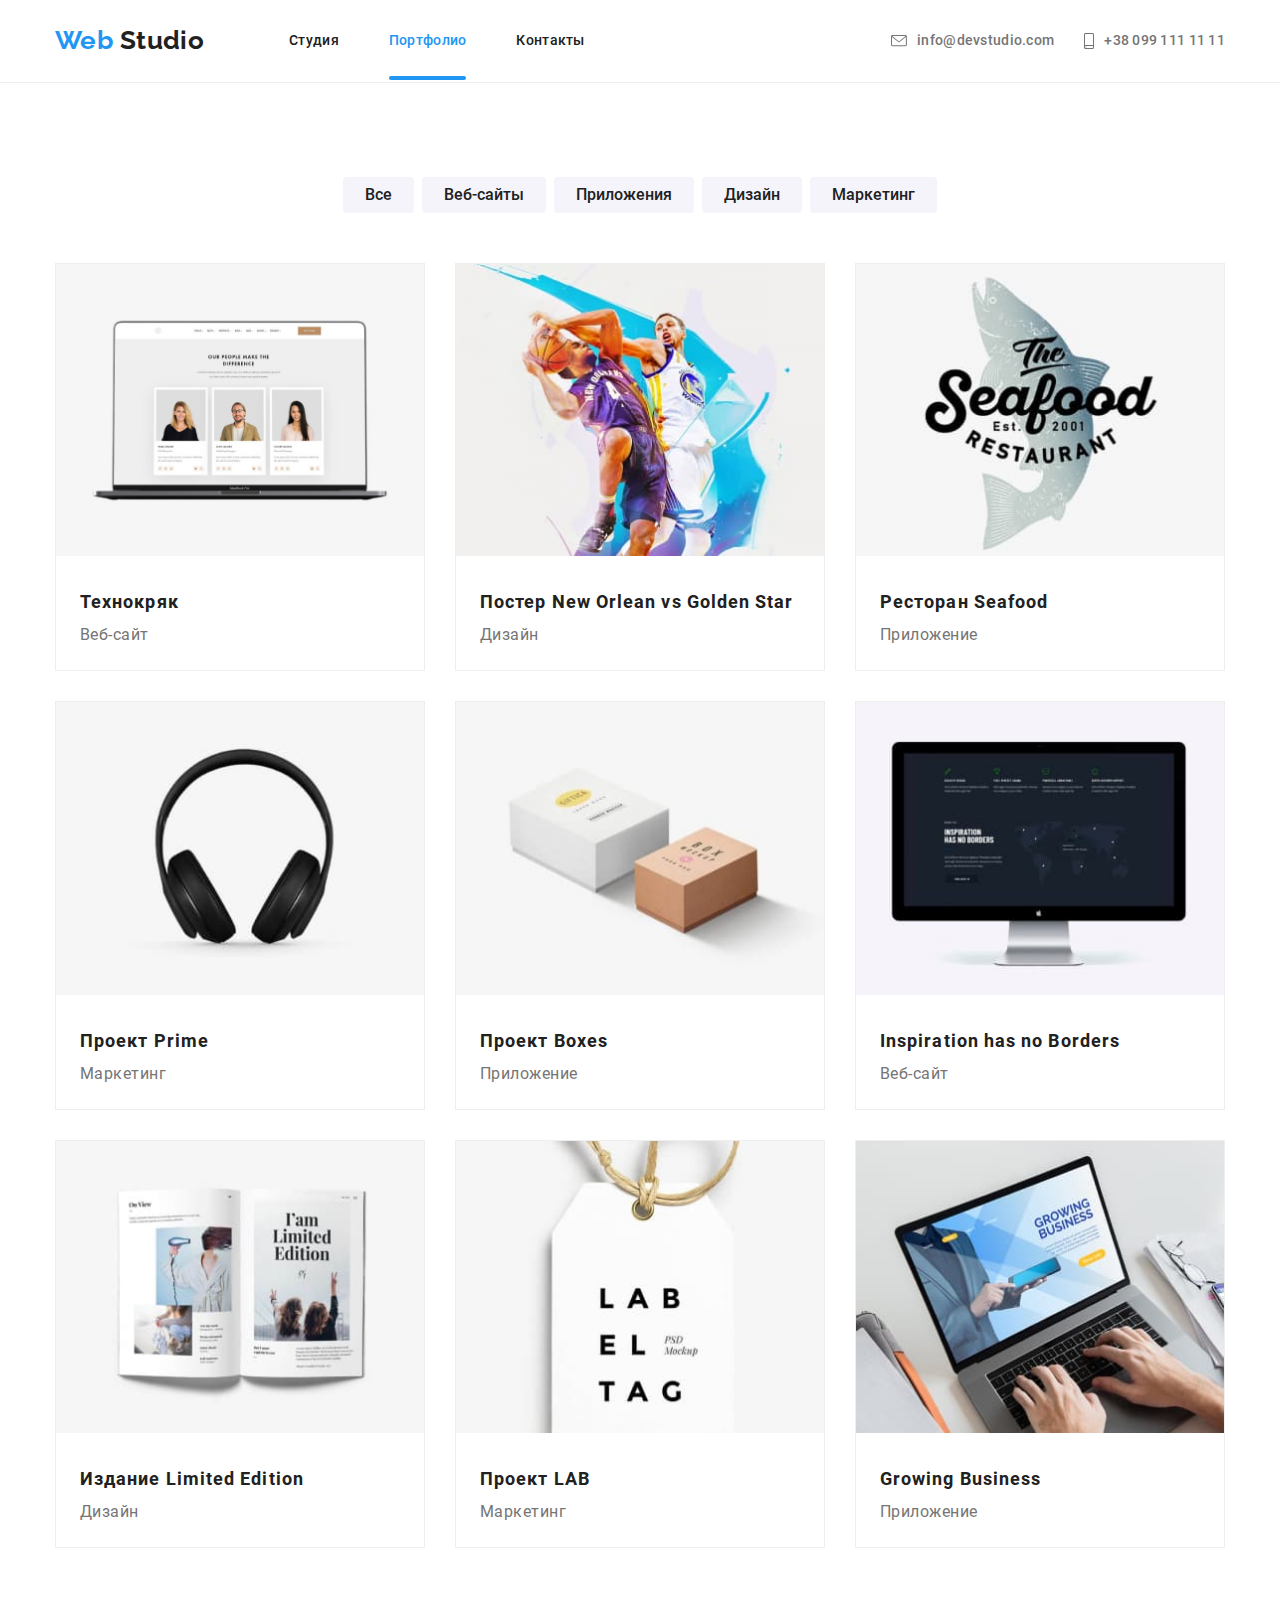
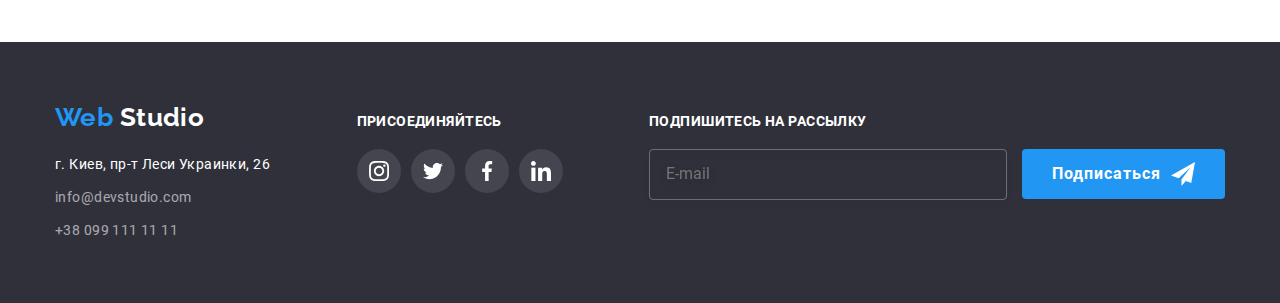
==== portfolio.html @ 06304d9e "Скопировал ДЗ№7" ====
<!DOCTYPE html>
<html lang="ru">
	<head>
		<meta charset="UTF-8" />
		<meta name="viewport" content="width=device-width, initial-scale=1.0" />
		<title>WebStudio</title>
		<link rel="stylesheet" href="./css/portfolio.min.css" />
	</head>
	<body>
		<!--Шапка сайта-->
		<header class="page-header">
			<div class="container flexbox">
				<nav class="navigation">
					<div class="logo">
						<a href="./index.html">
							<span class="first-word">Web</span>
							Studio
						</a>
					</div>

					<ul class="list menu-list">
						<li class="menu-item">
							<a href="./index.html" class="menu-link">Студия</a>
						</li>
						<li class="menu-item">
							<a href="./portfolio.html" class="menu-link current">Портфолио</a>
						</li>
						<li class="menu-item">
							<a href="#" class="menu-link">Контакты</a>
						</li>
					</ul>
				</nav>
				<div class="contacts-header">
					<a href="mailto:info@devstudio.com" class="contacts-mail">
						<svg class="icon-mail" width="16" height="12">
							<use href="./images/icons/sprite.svg#envelope"></use>
						</svg>
						<span class="mailtext">info@devstudio.com</span>
					</a>

					<a href="tel:+380991111111" class="contacts-tel">
						<svg class="icon-tel" width="10" height="16">
							<use href="./images/icons/sprite.svg#smartphone"></use>
						</svg>
						<span class="teltext">+38 099 111 11 11</span>
					</a>
				</div>
			</div>
		</header>
		<!--Основная страница сайта-->
		<main>
			<section class="section">
				<div class="container">
					<h1 class="visually-hidden">Портфолио</h1>
					<!--навигация по типам работ -->
					<ul class="filter-list">
						<li class="item"><button class="filter-btn">Все</button></li>
						<li class="item"><button class="filter-btn">Веб-сайты</button></li>
						<li class="item"><button class="filter-btn">Приложения</button></li>
						<li class="item"><button class="filter-btn">Дизайн</button></li>
						<li class="item"><button class="filter-btn">Маркетинг</button></li>
					</ul>
				</div>

				<!-- Список работ -->

				<div class="container">
					<ul class="list portfolio-list">
						<li class="item">
							<a href="#" class="portfolio-item">
								<div class="product-overlay">
									<img src="./images/portfolio/img1.jpg" width="370" height="294" alt="" />
									<p class="product-text">
										Технокряк это современная площадка распространения коронавируса. Компании используют эту платформу
										для цифрового шпионажа и атак на защищённые сервера конкурентов.
									</p>
								</div>
								<div class="description">
									<h2 class="portfolio-tittle">Технокряк</h2>
									<p class="portfolio-text">Веб-сайт</p>
								</div>
							</a>
						</li>
						<li class="item">
							<a href="#" class="portfolio-item">
								<div class="product-overlay">
									<img src="./images/portfolio/img2.jpg" width="370" height="294" alt="" />

									<p class="product-text">Lorem ipsum, dolor sit amet consectetur adipisicing elit. Minus, numquam?</p>
								</div>
								<div class="description">
									<h2 class="portfolio-tittle">Постер New Orlean vs Golden Star</h2>
									<p class="portfolio-text">Дизайн</p>
								</div>
							</a>
						</li>
						<li class="item">
							<a href="#" class="portfolio-item">
								<div class="product-overlay">
									<img src="./images/portfolio/img3.jpg" width="370" height="294" alt="" />
									<p class="product-text">Lorem ipsum dolor sit amet consectetur adipisicing elit. Cumque, iusto?</p>
								</div>
								<div class="description">
									<h2 class="portfolio-tittle">Ресторан Seafood</h2>
									<p class="portfolio-text">Приложение</p>
								</div>
							</a>
						</li>
						<li class="item">
							<a href="#" class="portfolio-item">
								<div class="product-overlay">
									<img src="./images/portfolio/img4.jpg" width="370" height="294" alt="" />
									<p class="product-text">Lorem ipsum dolor sit amet consectetur adipisicing elit. Quos, laudantium!</p>
								</div>
								<div class="description">
									<h2 class="portfolio-tittle">Проект Prime</h2>
									<p class="portfolio-text">Маркетинг</p>
								</div>
							</a>
						</li>
						<li class="item">
							<a href="#" class="portfolio-item">
								<div class="product-overlay">
									<img src="./images/portfolio/img5.jpg" width="370" height="294" alt="" />
									<p class="product-text">Lorem ipsum dolor sit amet consectetur, adipisicing elit. Amet, explicabo!</p>
								</div>
								<div class="description">
									<h2 class="portfolio-tittle">Проект Boxes</h2>
									<p class="portfolio-text">Приложение</p>
								</div>
							</a>
						</li>
						<li class="item">
							<a href="#" class="portfolio-item">
								<div class="product-overlay">
									<img src="./images/portfolio/img6.jpg" width="370" height="294" alt="" />
									<p class="product-text">Lorem ipsum, dolor sit amet consectetur adipisicing elit. At, ipsa.</p>
								</div>
								<div class="description">
									<h2 class="portfolio-tittle">Inspiration has no Borders</h2>
									<p class="portfolio-text">Веб-сайт</p>
								</div>
							</a>
						</li>
						<li class="item">
							<a href="#" class="portfolio-item">
								<div class="product-overlay">
									<img src="./images/portfolio/img7.jpg" width="370" height="294" alt="" />
									<p class="product-text">
										Lorem ipsum dolor sit amet consectetur, adipisicing elit. Consequatur, assumenda.
									</p>
								</div>
								<div class="description">
									<h2 class="portfolio-tittle">Издание Limited Edition</h2>
									<p class="portfolio-text">Дизайн</p>
								</div>
							</a>
						</li>
						<li class="item">
							<a href="#" class="portfolio-item">
								<div class="product-overlay">
									<img src="./images/portfolio/img8.jpg" width="370" height="294" alt="" />
									<p class="product-text">Lorem ipsum dolor sit amet consectetur adipisicing elit. Cum, quisquam.</p>
								</div>
								<div class="description">
									<h2 class="portfolio-tittle">Проект LAB</h2>
									<p class="portfolio-text">Маркетинг</p>
								</div>
							</a>
						</li>
						<li class="item">
							<a href="#" class="portfolio-item">
								<div class="product-overlay">
									<img src="./images/portfolio/img9.jpg" width="370" height="294" alt="" />
									<p class="product-text">
										Lorem ipsum dolor sit amet consectetur, adipisicing elit. Delectus, dolorum.
									</p>
								</div>
								<div class="description">
									<h2 class="portfolio-tittle">Growing Business</h2>
									<p class="portfolio-text">Приложение</p>
								</div>
							</a>
						</li>
					</ul>
				</div>
			</section>
		</main>
		<!--Подвал сайта-->
		<footer class="footer">
			<div class="container footer-flex">
				<div class="logo-address">
					<div class="logo-footer logo">
						<a href="./index.html">
							<span class="first-word">Web</span>
							Studio
						</a>
					</div>
					<address class="address">
						<p class="address-main">г. Киев, пр-т Леси Украинки, 26</p>
						<div class="footer-contacts">
							<a href="mailto:info@devstudio.com" class="footer-mail">info@devstudio.com</a>
							<a href="tel:+380991111111" class="footer-tel">+38 099 111 11 11</a>
						</div>
					</address>
				</div>

				<div>
					<p class="footer-text">присоединяйтесь</p>
					<ul class="social-footer">
						<li class="social-link-item-footer">
							<a
								href="https://www.instagram.com/"
								class="social-link-footer"
								target="_blank"
								rel="noopener noreferrer"
								aria-label="ссылка Инстаграм"
							>
								<svg class="social-item-footer" width="20" height="20">
									<use href="./images/icons/sprite.svg#instagram"></use>
								</svg>
							</a>
						</li>
						<li class="social-link-item-footer">
							<a
								href="https://twitter.com/"
								class="social-link-footer"
								target="_blank"
								rel="noopener noreferrer"
								aria-label="ссылка Твиттер"
							>
								<svg class="social-item-footer" width="20" height="20">
									<use href="./images/icons/sprite.svg#twitter"></use>
								</svg>
							</a>
						</li>
						<li class="social-link-item-footer">
							<a
								href="https://facebook.com/"
								class="social-link-footer"
								target="_blank"
								rel="noopener noreferrer"
								aria-label="ссылка Фейсбук"
							>
								<svg class="social-item-footer" width="20" height="20">
									<use href="./images/icons/sprite.svg#facebook"></use>
								</svg>
							</a>
						</li>
						<li class="social-link-item-footer">
							<a
								href="https://www.linkedin.com/"
								class="social-link-footer"
								target="_blank"
								rel="noopener noreferrer"
								aria-label="ссылка Линкедин"
							>
								<svg class="social-item-footer" width="20" height="20">
									<use href="./images/icons/sprite.svg#linkedin"></use>
								</svg>
							</a>
						</li>
					</ul>
				</div>
				<div class="subscribe">
					<form class="footer-form">
						<div class="form-field">
							<div class="footer-form-input">
								<label for="mail">Подпишитесь на рассылку</label>
								<input type="email" name="subscribe-mail" id="mail" placeholder="E-mail" />

								<button type="submit" class="footer-btn">
									Подписаться
									<svg class="footer-btn-icon" width="24" height="24">
										<use href="./images/icons/sprite.svg#icon-send"></use>
									</svg>
								</button>
							</div>
						</div>
					</form>
				</div>
			</div>
		</footer>
	</body>
</html>
---- css/portfolio.min.css ----
@font-face{font-family:"Raleway";font-style:normal;font-weight:700;src:local(""),url("../fonts/raleway-v17-latin_cyrillic-700.woff2") format("woff2"),url("../fonts/raleway-v17-latin_cyrillic-700.woff") format("woff")}@font-face{font-family:"Roboto";font-style:normal;font-weight:400;src:local("Roboto"),local("Roboto-Regular"),url("../fonts/roboto-v20-latin_cyrillic-regular.woff2") format("woff2"),url("../fonts/roboto-v20-latin_cyrillic-regular.woff") format("woff")}@font-face{font-family:"Roboto";font-style:normal;font-weight:500;src:local("Roboto Medium"),local("Roboto-Medium"),url("../fonts/roboto-v20-latin_cyrillic-500.woff2") format("woff2"),url("../fonts/roboto-v20-latin_cyrillic-500.woff") format("woff")}@font-face{font-family:"Roboto";font-style:normal;font-weight:700;src:local("Roboto Bold"),local("Roboto-Bold"),url("../fonts/roboto-v20-latin_cyrillic-700.woff2") format("woff2"),url("../fonts/roboto-v20-latin_cyrillic-700.woff") format("woff")}@font-face{font-family:"Roboto";font-style:normal;font-weight:900;src:local("Roboto Black"),local("Roboto-Black"),url("../fonts/roboto-v20-latin_cyrillic-900.woff2") format("woff2"),url("../fonts/roboto-v20-latin_cyrillic-900.woff") format("woff")}/*! modern-normalize v1.0.0 | MIT License | https://github.com/sindresorhus/modern-normalize */*,*::before,*::after{-webkit-box-sizing:border-box;box-sizing:border-box}:root{-moz-tab-size:4;-o-tab-size:4;tab-size:4}html{line-height:1.15;-webkit-text-size-adjust:100%}body{margin:0}body{font-family:system-ui,-apple-system,"Segoe UI",Roboto,Helvetica,Arial,sans-serif,"Apple Color Emoji","Segoe UI Emoji"}hr{height:0;color:inherit}abbr[title]{-webkit-text-decoration:underline dotted;text-decoration:underline dotted}b,strong{font-weight:bolder}code,kbd,samp,pre{font-family:ui-monospace, SFMono-Regular, Consolas, "Liberation Mono", Menlo, monospace;font-size:1em}small{font-size:80%}sub,sup{font-size:75%;line-height:0;position:relative;vertical-align:baseline}sub{bottom:-0.25em}sup{top:-0.5em}table{text-indent:0;border-color:inherit}button,input,optgroup,select,textarea{font-family:inherit;font-size:100%;line-height:1.15;margin:0}button,select{text-transform:none}button,[type="button"],[type="reset"],[type="submit"]{-webkit-appearance:button}::-moz-focus-inner{border-style:none;padding:0}:-moz-focusring{outline:1px dotted ButtonText}:-moz-ui-invalid{box-shadow:none}legend{padding:0}progress{vertical-align:baseline}::-webkit-inner-spin-button,::-webkit-outer-spin-button{height:auto}[type="search"]{-webkit-appearance:textfield;outline-offset:-2px}::-webkit-search-decoration{-webkit-appearance:none}::-webkit-file-upload-button{-webkit-appearance:button;font:inherit}summary{display:list-item}body{font-family:"Roboto", sans-serif;font-weight:400px;font-size:14px;line-height:1.714;letter-spacing:0.03em;color:#212121;background-color:#fff}.visually-hidden{position:absolute !important;clip:rect(1px 1px 1px 1px);clip:rect(1px, 1px, 1px, 1px);padding:0 !important;border:0 !important;height:1px !important;width:1px !important;overflow:hidden}img{display:block;max-width:100%;height:auto}div>img{display:inline-block}.list{list-style:none;padding:0;margin:0}.container{width:1200px;padding-right:15px;padding-left:15px;margin-right:auto;margin-left:auto}.main-tittle{margin:0 0 50px;color:#212121;font-weight:700;font-size:36px;line-height:1.167;text-align:center}.logo a{font-family:"Raleway", sans-serif;font-weight:700px;font-size:26px;line-height:1.192;color:#212121;text-decoration:none}.logo a>span{color:#2196f3}.logo-footer a{display:block;color:#fff;margin:0 0 20px 0}.btn{padding:10px 32px;font-weight:700;font-size:16px;line-height:1.875;display:inline-block;letter-spacing:0.06em;color:#fff;background-color:#2196f3;cursor:pointer;border-radius:4px;border-color:#2196f3}.form-btn{position:absolute;padding-top:10px;padding-bottom:10px;padding-left:56px;padding-right:55px;border-radius:4px;width:200px;height:50px;-webkit-transform:translateX(124px);transform:translateX(124px);color:#fff;background-color:#2196f3;-webkit-box-shadow:0px 4px 4px rgba(0,0,0,0.15);box-shadow:0px 4px 4px rgba(0,0,0,0.15);-webkit-transition:color 250ms cubic-bezier(0.4, 0, 0.2, 1),background-color 250ms cubic-bezier(0.4, 0, 0.2, 1),-webkit-box-shadow 250ms cubic-bezier(0.4, 0, 0.2, 1);transition:color 250ms cubic-bezier(0.4, 0, 0.2, 1),background-color 250ms cubic-bezier(0.4, 0, 0.2, 1),-webkit-box-shadow 250ms cubic-bezier(0.4, 0, 0.2, 1);transition:color 250ms cubic-bezier(0.4, 0, 0.2, 1),background-color 250ms cubic-bezier(0.4, 0, 0.2, 1),box-shadow 250ms cubic-bezier(0.4, 0, 0.2, 1);transition:color 250ms cubic-bezier(0.4, 0, 0.2, 1),background-color 250ms cubic-bezier(0.4, 0, 0.2, 1),box-shadow 250ms cubic-bezier(0.4, 0, 0.2, 1),-webkit-box-shadow 250ms cubic-bezier(0.4, 0, 0.2, 1)}.form-btn:focus,.form-btn:hover{border-radius:4px;color:#fff;background-color:#2196f3;-webkit-box-shadow:0px 4px 4px rgba(0,0,0,0.15);box-shadow:0px 4px 4px rgba(0,0,0,0.15)}.social{margin-bottom:30px;padding:0;list-style-type:none;display:-webkit-box;display:-ms-flexbox;display:flex;-webkit-box-pack:center;-ms-flex-pack:center;justify-content:center}.social-link-item:not(:last-child){margin-right:10px}.social-item{fill:#afb1b8;-webkit-transition:250ms;transition:250ms;-webkit-transition-timing-function:cubic-bezier(0.4, 0, 0.2, 1);transition-timing-function:cubic-bezier(0.4, 0, 0.2, 1)}.social-link{display:-webkit-inline-box;display:-ms-inline-flexbox;display:inline-flex;-webkit-box-pack:center;-ms-flex-pack:center;justify-content:center;-webkit-box-align:center;-ms-flex-align:center;align-items:center;width:44px;height:44px;background-color:#fff;border-radius:50%;-webkit-transition:250ms;transition:250ms;-webkit-transition-timing-function:cubic-bezier(0.4, 0, 0.2, 1);transition-timing-function:cubic-bezier(0.4, 0, 0.2, 1)}.social-link:hover,.social-link:focus{background-color:#2196f3}.social-link:hover .social-item,.social-link:focus .social-item{fill:#fff}.footer .social-link-item{background:rgba(255,255,255,0.1)}.social-footer{margin-bottom:30px;padding:0;list-style-type:none;display:-webkit-box;display:-ms-flexbox;display:flex;-webkit-box-pack:center;-ms-flex-pack:center;justify-content:center}.social-link-item-footer:not(:last-child){margin-right:10px}.social-link-footer{display:-webkit-inline-box;display:-ms-inline-flexbox;display:inline-flex;-webkit-box-pack:center;-ms-flex-pack:center;justify-content:center;-webkit-box-align:center;-ms-flex-align:center;align-items:center;width:44px;height:44px;background-color:rgba(255,255,255,0.1);border-radius:50%;-webkit-transition:250ms;transition:250ms;-webkit-transition-timing-function:cubic-bezier(0.4, 0, 0.2, 1);transition-timing-function:cubic-bezier(0.4, 0, 0.2, 1)}.social-link-footer:hover,.social-link-footer:focus{background-color:#2196f3}.social-link-footer:hover .social-item-footer,.social-link-footer:focus .social-item-footer{fill:#fff}.social-item-footer{fill:#fff;-webkit-transition:250ms;transition:250ms;-webkit-transition-timing-function:cubic-bezier(0.4, 0, 0.2, 1);transition-timing-function:cubic-bezier(0.4, 0, 0.2, 1)}.page-header{padding:25px 0px;border-bottom:#ececec solid 1px}.navigation{display:-webkit-box;display:-ms-flexbox;display:flex;-webkit-box-align:center;-ms-flex-align:center;align-items:center;margin-right:auto}.navigation>.logo{margin-right:85px}.menu-list{display:-webkit-box;display:-ms-flexbox;display:flex;list-style-type:none}.menu-item:not(:last-child){margin-right:50px}.menu-link{position:relative;padding:32px 0;font-weight:500;font-size:14px;line-height:1.142;letter-spacing:0.02em;text-decoration:none;color:#212121;-webkit-transition:250ms;transition:250ms;-webkit-transition-timing-function:cubic-bezier(0.4, 0, 0.2, 1);transition-timing-function:cubic-bezier(0.4, 0, 0.2, 1)}.menu-link:hover,.menu-link:focus{color:#2196f3}.menu-item .menu-link.current{color:#2196f3}.current::before{position:absolute;content:"";bottom:0;width:100%;height:4px;border-radius:2px;background-color:#2196f3}.flexbox{display:-webkit-box;display:-ms-flexbox;display:flex;-webkit-box-pack:end;-ms-flex-pack:end;justify-content:flex-end;-webkit-box-align:center;-ms-flex-align:center;align-items:center}.contacts-header{display:-webkit-box;display:-ms-flexbox;display:flex;-webkit-box-align:center;-ms-flex-align:center;align-items:center;margin-left:auto}.contacts-mail{display:-webkit-box;display:-ms-flexbox;display:flex;-webkit-box-align:center;-ms-flex-align:center;align-items:center;margin-right:30px;text-decoration:none;color:#757575;fill:#757575;-webkit-transition:250ms;transition:250ms;-webkit-transition-timing-function:cubic-bezier(0.4, 0, 0.2, 1);transition-timing-function:cubic-bezier(0.4, 0, 0.2, 1)}.contacts-mail:focus,.contacts-mail:hover{color:#2196f3;fill:#2196f3}.icon-mail{margin-right:10px}.mailtext{font-style:normal;font-weight:500;font-size:14px;line-height:1.14;letter-spacing:0.02em}.contacts-tel{display:-webkit-box;display:-ms-flexbox;display:flex;-webkit-box-align:center;-ms-flex-align:center;align-items:center;text-decoration:none;color:#757575;fill:#757575;-webkit-transition:250ms;transition:250ms;-webkit-transition-timing-function:cubic-bezier(0.4, 0, 0.2, 1);transition-timing-function:cubic-bezier(0.4, 0, 0.2, 1)}.contacts-tel:focus,.contacts-tel:hover{color:#2196f3;fill:#2196f3}.icon-tel{margin-right:10px}.teltext{font-style:normal;font-style:normal;font-weight:500;font-size:14px;line-height:1.14;letter-spacing:0.02em}.section{padding:94px 0}.filter-list{display:-webkit-box;display:-ms-flexbox;display:flex;-webkit-box-pack:center;-ms-flex-pack:center;justify-content:center;padding:0;margin:0 0 50px 0;text-decoration:none;list-style-type:none}.filter-list .item:not(:last-child){margin-right:8px}.filter-btn{padding:6px 22px;background-color:#f5f4fa;color:#212121;font-weight:500;font-size:16px;line-height:1.5;text-align:center;border:none;border-radius:4px;-webkit-transition:250ms;transition:250ms;-webkit-transition-timing-function:cubic-bezier(0.4, 0, 0.2, 1);transition-timing-function:cubic-bezier(0.4, 0, 0.2, 1)}.filter-btn:hover,.filter-btn:focus{color:#fff;background-color:#2196f3;cursor:pointer;-webkit-box-shadow:0px 3px 1px rgba(0,0,0,0.1),0px 1px 2px rgba(0,0,0,0.08),0px 2px 2px rgba(0,0,0,0.12);box-shadow:0px 3px 1px rgba(0,0,0,0.1),0px 1px 2px rgba(0,0,0,0.08),0px 2px 2px rgba(0,0,0,0.12)}.portfolio-list{display:-webkit-box;display:-ms-flexbox;display:flex;-ms-flex-wrap:wrap;flex-wrap:wrap;list-style-type:none}.portfolio-list .item{width:calc((100% - 60px) / 3);margin-right:30px;margin-bottom:30px;border:1px solid #eeeeee;-webkit-transition:250ms;transition:250ms;-webkit-transition-timing-function:cubic-bezier(0.4, 0, 0.2, 1);transition-timing-function:cubic-bezier(0.4, 0, 0.2, 1)}.portfolio-list .item:nth-child(3n){margin-right:0}.portfolio-list .item:nth-last-child(-n+3){margin-bottom:0}.portfolio-list .item:hover,.portfolio-list .item:focus{-webkit-box-shadow:0px 1px 1px rgba(0,0,0,0.12),0px 4px 4px rgba(0,0,0,0.06),1px 4px 6px rgba(0,0,0,0.16);box-shadow:0px 1px 1px rgba(0,0,0,0.12),0px 4px 4px rgba(0,0,0,0.06),1px 4px 6px rgba(0,0,0,0.16)}.portfolio-item{text-decoration:none;color:#212121}.portfolio-item:hover .product-overlay::before,.portfolio-item:hover .product-overlay .product-text,.portfolio-item:focus .product-overlay::before,.portfolio-item:focus .product-overlay .product-text{-webkit-transform:translateY(0);transform:translateY(0)}.product-overlay{position:relative;overflow:hidden}.product-overlay::before{display:inline-block;content:"";position:absolute;top:0;left:0;-webkit-transform:translateY(100%);transform:translateY(100%);-webkit-transition:-webkit-transform 250ms cubic-bezier(0.4, 0, 0.2, 1);transition:-webkit-transform 250ms cubic-bezier(0.4, 0, 0.2, 1);transition:transform 250ms cubic-bezier(0.4, 0, 0.2, 1);transition:transform 250ms cubic-bezier(0.4, 0, 0.2, 1), -webkit-transform 250ms cubic-bezier(0.4, 0, 0.2, 1);width:100%;height:100%;background-color:rgba(33,150,243,0.9);opacity:0}.portfolio-list .item:hover .product-overlay::before,.portfolio-list .item:focus .product-overlay::before{opacity:1}.product-text{display:inline-block;width:100%;height:100%;position:absolute;-webkit-transform:translateY(100%);transform:translateY(100%);-webkit-transition:-webkit-transform 250ms cubic-bezier(0.4, 0, 0.2, 1);transition:-webkit-transform 250ms cubic-bezier(0.4, 0, 0.2, 1);transition:transform 250ms cubic-bezier(0.4, 0, 0.2, 1);transition:transform 250ms cubic-bezier(0.4, 0, 0.2, 1), -webkit-transform 250ms cubic-bezier(0.4, 0, 0.2, 1);overflow:auto;top:0;left:0;margin:0;padding:63px 24px;text-align:left;opacity:0;font-size:18px;line-height:1.556;letter-spacing:0.03em;color:#fff}.portfolio-list .item:hover .product-text,.portfolio-list .item:focus .product-text{opacity:1}.portfolio-tittle{display:-webkit-box;display:-ms-flexbox;display:flex;margin:0;padding:20px 0 0 24px;color:#212121;font-weight:700;font-size:18px;line-height:2;letter-spacing:0.06em}.portfolio-text{display:-webkit-box;display:-ms-flexbox;display:flex;padding:0 0 0 24px;margin:0;font-size:16px;line-height:1.87;font-size:16px;line-height:1.875;letter-spacing:0.03em;color:#757575}.portfolio-item .description{display:block;padding:0 0 20px 0}.footer-flex{display:-webkit-box;display:-ms-flexbox;display:flex;-webkit-box-align:baseline;-ms-flex-align:baseline;align-items:baseline;-webkit-box-pack:justify;-ms-flex-pack:justify;justify-content:space-between}.footer{background-color:#2f303a;padding:60px 0}.address{font-style:normal;color:#fff}.address-main{margin:0 0 9px 0}.footer-mail{margin:0 0 9px 0}.footer-mail,.footer-tel{color:rgba(255,255,255,0.6);text-decoration:none;display:block;-webkit-transition:250ms;transition:250ms;-webkit-transition-timing-function:cubic-bezier(0.4, 0, 0.2, 1);transition-timing-function:cubic-bezier(0.4, 0, 0.2, 1)}.footer-mail:hover,.footer-mail:focus,.footer-tel:hover,.footer-tel:focus{color:#2196f3}.footer-text{margin:0 0 20px 0;font-weight:700;line-height:1.143;text-transform:uppercase;color:#fff}.subscribe{display:block}.footer-form label{display:block;margin-top:0;margin-bottom:20px;color:#fff;font-weight:700;font-size:14px;line-height:1.14;text-transform:uppercase}.subscribe input{width:358px;background-color:inherit;border:1px solid rgba(255,255,255,0.3);-webkit-filter:drop-shadow(0px 4px 4px rgba(0,0,0,0.15));filter:drop-shadow(0px 4px 4px rgba(0,0,0,0.15));border-radius:4px;padding:15px 16px;font-size:16px;color:rgba(255,255,255,0.6)}.form-field{display:-webkit-box;display:-ms-flexbox;display:flex}.footer-form label{color:#fff;font-weight:bold;font-size:14px;line-height:16px;letter-spacing:0.03em;text-transform:uppercase}.footer-btn{display:-webkit-inline-box;display:-ms-inline-flexbox;display:inline-flex;-webkit-box-align:center;-ms-flex-align:center;align-items:center;margin-left:12px;color:#fff;background-color:#2196f3;height:50px;padding:10px 29px;min-width:200px;border-radius:4px;border:1px solid transparent;cursor:pointer;font-weight:700;font-size:16px;line-height:1.87;letter-spacing:0.06em}.footer-btn-icon{margin-left:10px;fill:#fff}
/*# sourceMappingURL=portfolio.min.css.map */
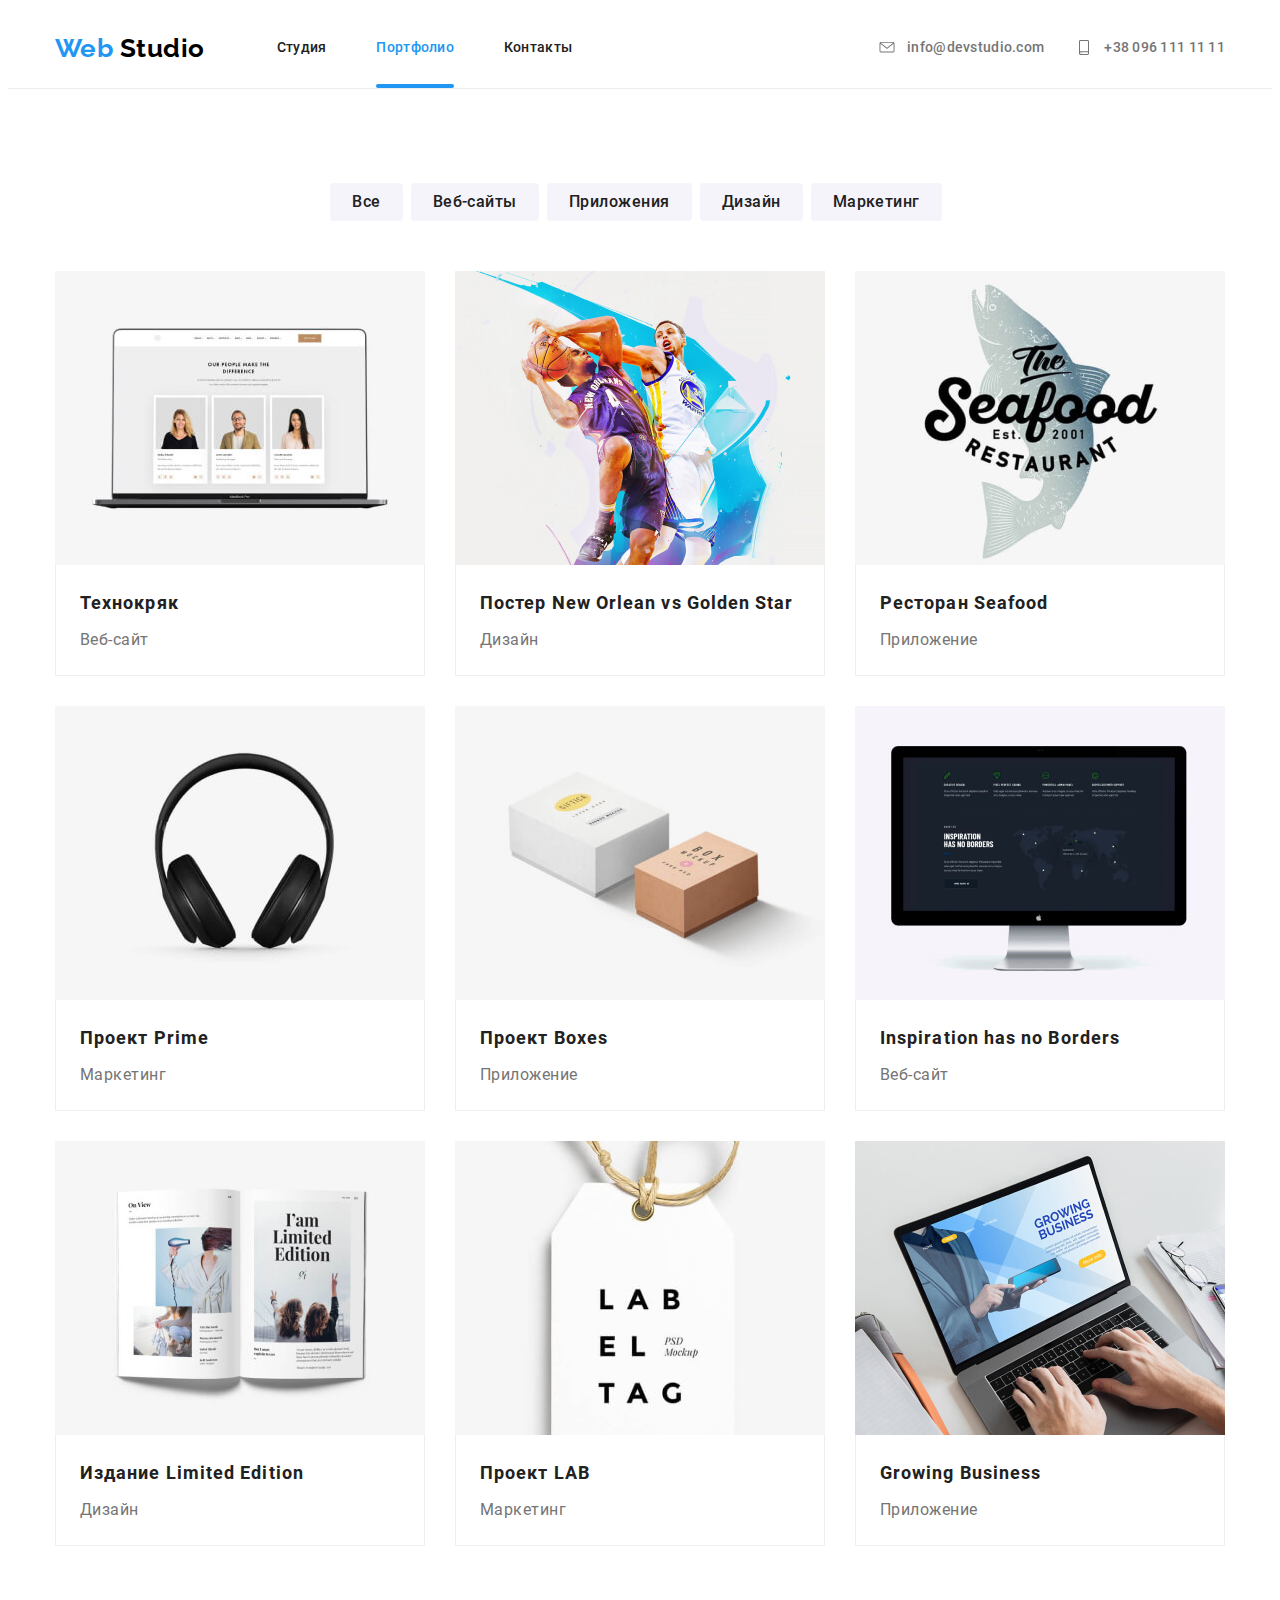
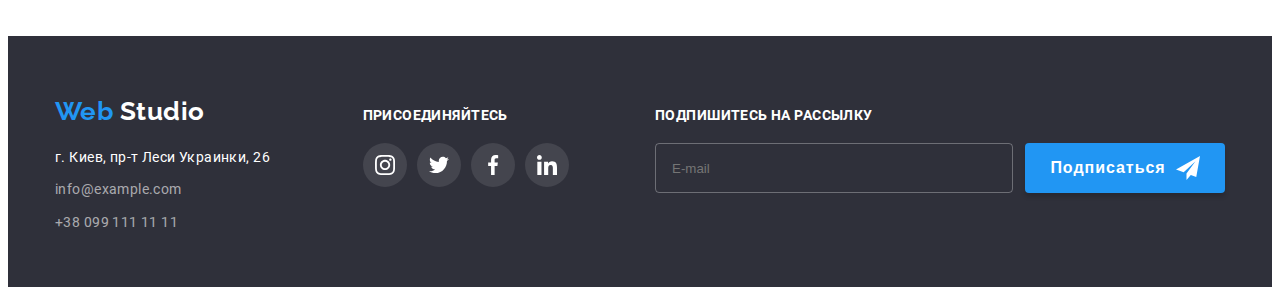
==== commit 1ec05f5d: "Переписал все заново для ДЗ№8" ====
--- a/portfolio.html
+++ b/portfolio.html
@@ -3,283 +3,782 @@
 	<head>
 		<meta charset="UTF-8" />
 		<meta name="viewport" content="width=device-width, initial-scale=1.0" />
-		<title>WebStudio</title>
-		<link rel="stylesheet" href="./css/portfolio.min.css" />
+		<title>Web Studio</title>
+		<link rel="stylesheet" href="./css/main.min.css" />
 	</head>
+
 	<body>
-		<!--Шапка сайта-->
+		<!-- шапка страницы -->
 		<header class="page-header">
-			<div class="container flexbox">
-				<nav class="navigation">
-					<div class="logo">
-						<a href="./index.html">
-							<span class="first-word">Web</span>
-							Studio
-						</a>
-					</div>
-
-					<ul class="list menu-list">
-						<li class="menu-item">
-							<a href="./index.html" class="menu-link">Студия</a>
+			<div class="container main-header">
+				<!-- логотип компании -->
+				<a href="./" class="logo">
+					<span class="main">Web</span>
+					<span class="black">Studio</span>
+				</a>
+
+				<!-- menu for mobile -->
+				<button
+					type="button"
+					class="menu-button"
+					aria-expanded="false"
+					aria-controls="navigations"
+					aria-label="Мобильное меню"
+					data-menu-button
+				>
+					<svg width="40px" height="40px">
+						<use class="icon-cross" href="./images/sprite.svg#cross"></use>
+						<use class="icon-menu" href="./images/sprite.svg#menu"></use>
+					</svg>
+				</button>
+
+				<nav class="menu-navigation" id="navigations" data-menu>
+					<ul class="site-nav list">
+						<li class="menu">
+							<a href="./index.html" class="link">Студия</a>
 						</li>
-						<li class="menu-item">
-							<a href="./portfolio.html" class="menu-link current">Портфолио</a>
+						<li class="menu">
+							<a href="./portfolio.html" class="link current">Портфолио</a>
 						</li>
-						<li class="menu-item">
-							<a href="#" class="menu-link">Контакты</a>
-						</li>
+						<li class="menu"><a href="" class="link">Контакты</a></li>
 					</ul>
+
+					<!-- adress -->
+					<address class="auth-nav">
+						<a href="mailto:info@devstudio.com" aria-label="Написать письмо" class="contacts">
+							<svg aria-label="Иконка письмо" class="icon-contacts">
+								<use href="./images/sprite.svg#email"></use>
+							</svg>
+							info@devstudio.com
+						</a>
+						<a href="tel:+380961111111" aria-label="Позвонить" class="contacts">
+							<svg aria-label="Иконка телефона" class="icon-contacts">
+								<use xlink:href="./images/sprite.svg#smartphone"></use>
+							</svg>
+							+38 096 111 11 11
+						</a>
+					</address>
 				</nav>
-				<div class="contacts-header">
-					<a href="mailto:info@devstudio.com" class="contacts-mail">
-						<svg class="icon-mail" width="16" height="12">
-							<use href="./images/icons/sprite.svg#envelope"></use>
-						</svg>
-						<span class="mailtext">info@devstudio.com</span>
-					</a>
-
-					<a href="tel:+380991111111" class="contacts-tel">
-						<svg class="icon-tel" width="10" height="16">
-							<use href="./images/icons/sprite.svg#smartphone"></use>
-						</svg>
-						<span class="teltext">+38 099 111 11 11</span>
-					</a>
-				</div>
 			</div>
 		</header>
-		<!--Основная страница сайта-->
+
 		<main>
-			<section class="section">
-				<div class="container">
-					<h1 class="visually-hidden">Портфолио</h1>
-					<!--навигация по типам работ -->
-					<ul class="filter-list">
-						<li class="item"><button class="filter-btn">Все</button></li>
-						<li class="item"><button class="filter-btn">Веб-сайты</button></li>
-						<li class="item"><button class="filter-btn">Приложения</button></li>
-						<li class="item"><button class="filter-btn">Дизайн</button></li>
-						<li class="item"><button class="filter-btn">Маркетинг</button></li>
-					</ul>
-				</div>
-
-				<!-- Список работ -->
-
-				<div class="container">
-					<ul class="list portfolio-list">
-						<li class="item">
-							<a href="#" class="portfolio-item">
-								<div class="product-overlay">
-									<img src="./images/portfolio/img1.jpg" width="370" height="294" alt="" />
-									<p class="product-text">
-										Технокряк это современная площадка распространения коронавируса. Компании используют эту платформу
-										для цифрового шпионажа и атак на защищённые сервера конкурентов.
-									</p>
-								</div>
-								<div class="description">
-									<h2 class="portfolio-tittle">Технокряк</h2>
-									<p class="portfolio-text">Веб-сайт</p>
-								</div>
-							</a>
-						</li>
-						<li class="item">
-							<a href="#" class="portfolio-item">
-								<div class="product-overlay">
-									<img src="./images/portfolio/img2.jpg" width="370" height="294" alt="" />
-
-									<p class="product-text">Lorem ipsum, dolor sit amet consectetur adipisicing elit. Minus, numquam?</p>
-								</div>
-								<div class="description">
-									<h2 class="portfolio-tittle">Постер New Orlean vs Golden Star</h2>
-									<p class="portfolio-text">Дизайн</p>
-								</div>
-							</a>
-						</li>
-						<li class="item">
-							<a href="#" class="portfolio-item">
-								<div class="product-overlay">
-									<img src="./images/portfolio/img3.jpg" width="370" height="294" alt="" />
-									<p class="product-text">Lorem ipsum dolor sit amet consectetur adipisicing elit. Cumque, iusto?</p>
-								</div>
-								<div class="description">
-									<h2 class="portfolio-tittle">Ресторан Seafood</h2>
-									<p class="portfolio-text">Приложение</p>
-								</div>
-							</a>
-						</li>
-						<li class="item">
-							<a href="#" class="portfolio-item">
-								<div class="product-overlay">
-									<img src="./images/portfolio/img4.jpg" width="370" height="294" alt="" />
-									<p class="product-text">Lorem ipsum dolor sit amet consectetur adipisicing elit. Quos, laudantium!</p>
-								</div>
-								<div class="description">
-									<h2 class="portfolio-tittle">Проект Prime</h2>
-									<p class="portfolio-text">Маркетинг</p>
-								</div>
-							</a>
-						</li>
-						<li class="item">
-							<a href="#" class="portfolio-item">
-								<div class="product-overlay">
-									<img src="./images/portfolio/img5.jpg" width="370" height="294" alt="" />
-									<p class="product-text">Lorem ipsum dolor sit amet consectetur, adipisicing elit. Amet, explicabo!</p>
-								</div>
-								<div class="description">
-									<h2 class="portfolio-tittle">Проект Boxes</h2>
-									<p class="portfolio-text">Приложение</p>
-								</div>
-							</a>
-						</li>
-						<li class="item">
-							<a href="#" class="portfolio-item">
-								<div class="product-overlay">
-									<img src="./images/portfolio/img6.jpg" width="370" height="294" alt="" />
-									<p class="product-text">Lorem ipsum, dolor sit amet consectetur adipisicing elit. At, ipsa.</p>
-								</div>
-								<div class="description">
-									<h2 class="portfolio-tittle">Inspiration has no Borders</h2>
-									<p class="portfolio-text">Веб-сайт</p>
-								</div>
-							</a>
-						</li>
-						<li class="item">
-							<a href="#" class="portfolio-item">
-								<div class="product-overlay">
-									<img src="./images/portfolio/img7.jpg" width="370" height="294" alt="" />
-									<p class="product-text">
-										Lorem ipsum dolor sit amet consectetur, adipisicing elit. Consequatur, assumenda.
-									</p>
-								</div>
-								<div class="description">
-									<h2 class="portfolio-tittle">Издание Limited Edition</h2>
-									<p class="portfolio-text">Дизайн</p>
-								</div>
-							</a>
-						</li>
-						<li class="item">
-							<a href="#" class="portfolio-item">
-								<div class="product-overlay">
-									<img src="./images/portfolio/img8.jpg" width="370" height="294" alt="" />
-									<p class="product-text">Lorem ipsum dolor sit amet consectetur adipisicing elit. Cum, quisquam.</p>
-								</div>
-								<div class="description">
-									<h2 class="portfolio-tittle">Проект LAB</h2>
-									<p class="portfolio-text">Маркетинг</p>
-								</div>
-							</a>
-						</li>
-						<li class="item">
-							<a href="#" class="portfolio-item">
-								<div class="product-overlay">
-									<img src="./images/portfolio/img9.jpg" width="370" height="294" alt="" />
-									<p class="product-text">
-										Lorem ipsum dolor sit amet consectetur, adipisicing elit. Delectus, dolorum.
-									</p>
-								</div>
-								<div class="description">
-									<h2 class="portfolio-tittle">Growing Business</h2>
-									<p class="portfolio-text">Приложение</p>
-								</div>
-							</a>
-						</li>
-					</ul>
-				</div>
+			<!-- navigation -->
+			<section class="container">
+				<h1 hidden>Портфолио</h1>
+				<ul class="list portfolio">
+					<li class="portfolio-button">
+						<button type="button" class="radio-button">Все</button>
+					</li>
+					<li class="portfolio-button">
+						<button type="button" class="radio-button">Веб-сайты</button>
+					</li>
+					<li class="portfolio-button">
+						<button type="button" class="radio-button">Приложения</button>
+					</li>
+					<li class="portfolio-button">
+						<button type="button" class="radio-button">Дизайн</button>
+					</li>
+					<li class="portfolio-button">
+						<button type="button" class="radio-button">Маркетинг</button>
+					</li>
+				</ul>
+			</section>
+
+			<!-- Proects -->
+			<section class="container">
+				<ul class="list projects">
+					<li class="flex-container">
+						<a href="">
+							<div class="product-thumb">
+								<picture>
+									<source
+										srcset="
+											./images/desktop/portfolio/portfolio1.jpg    1x,
+											./images/desktop/portfolio/portfolio1@2x.jpg 2x
+										"
+										media="(min-width: 1200px)"
+									/>
+
+									<source
+										srcset="./images/tablet/portfolio/portfolio1.jpg 1x, ./images/tablet/portfolio/portfolio1@2x.jpg 2x"
+										media="(min-width: 768px)"
+									/>
+
+									<source
+										srcset="./images/mobile/portfolio/portfolio1.jpg 1x, ./images/mobile/portfolio/portfolio1@2x.jpg 2x"
+										media="(max-width: 767px)"
+									/>
+									<source
+										srcset="
+											./images/desktop/portfolio/portfolio1.webp    1x,
+											./images/desktop/portfolio/portfolio1@2x.webp 2x
+										"
+										type="image/webp"
+										media="(min-width: 1200px)"
+									/>
+
+									<source
+										srcset="
+											./images/tablet/portfolio/portfolio1.webp    1x,
+											./images/tablet/portfolio/portfolio1@2x.webp 2x
+										"
+										type="image/webp"
+										media="(min-width: 768px)"
+									/>
+
+									<source
+										srcset="
+											./images/mobile/portfolio/portfolio1.webp    1x,
+											./images/mobile/portfolio/portfolio1@2x.webp 2x
+										"
+										type="image/webp"
+										media="(max-width: 767px)"
+									/>
+
+									<img
+										src="./images/desktop/portfolio/portfolio1.jpg"
+										alt="Проект2"
+										aria-label="Картинка проекта 1"
+										width="450"
+									/>
+								</picture>
+
+								<p class="text-proects">
+									Технокряк это современная площадка распространения коронавируса. Компании используют эту платформу для
+									цифрового шпионажа и атак на защищённые сервера конкурентов.
+								</p>
+							</div>
+							<div class="portfolio-card-content">
+								<h2 class="proects-title">Технокряк</h2>
+
+								<p class="subtitle-proects">Веб-сайт</p>
+							</div>
+						</a>
+					</li>
+
+					<li class="flex-container">
+						<a href="">
+							<div class="product-thumb">
+								<picture>
+									<source
+										srcset="
+											./images/desktop/portfolio/portfolio2.jpg    1x,
+											./images/desktop/portfolio/portfolio2@2x.jpg 2x
+										"
+										media="(min-width: 1200px)"
+									/>
+
+									<source
+										srcset="./images/tablet/portfolio/portfolio2.jpg 1x, ./images/tablet/portfolio/portfolio2@2x.jpg 2x"
+										media="(min-width: 768px)"
+									/>
+
+									<source
+										srcset="./images/mobile/portfolio/portfolio2.jpg 1x, ./images/mobile/portfolio/portfolio2@2x.jpg 2x"
+										media="(max-width: 767px)"
+									/>
+									<source
+										srcset="
+											./images/desktop/portfolio/portfolio2.webp    1x,
+											./images/desktop/portfolio/portfolio2@2x.webp 2x
+										"
+										type="image/webp"
+										media="(min-width: 1200px)"
+									/>
+
+									<source
+										srcset="
+											./images/tablet/portfolio/portfolio2.webp    1x,
+											./images/tablet/portfolio/portfolio2@2x.webp 2x
+										"
+										type="image/webp"
+										media="(min-width: 768px)"
+									/>
+
+									<source
+										srcset="
+											./images/mobile/portfolio/portfolio2.webp    1x,
+											./images/mobile/portfolio/portfolio2@2x.webp 2x
+										"
+										type="image/webp"
+										media="(max-width: 767px)"
+									/>
+
+									<img
+										src="./images/desktop/portfolio/portfolio2.jpg"
+										alt="Проект2"
+										aria-label="Картинка проекта 2"
+										width="450"
+									/>
+								</picture>
+
+								<p class="text-proects">
+									Технокряк это современная площадка распространения коронавируса. Компании используют эту платформу для
+									цифрового шпионажа и атак на защищённые сервера конкурентов.
+								</p>
+							</div>
+							<div class="portfolio-card-content">
+								<h2 class="proects-title">Постер New Orlean vs Golden Star</h2>
+								<p class="subtitle-proects">Дизайн</p>
+							</div>
+						</a>
+					</li>
+
+					<li class="flex-container">
+						<a href="">
+							<div class="product-thumb">
+								<picture>
+									<source
+										srcset="
+											./images/desktop/portfolio/portfolio3.jpg    1x,
+											./images/desktop/portfolio/portfolio3@2x.jpg 2x
+										"
+										media="(min-width: 1200px)"
+									/>
+
+									<source
+										srcset="./images/tablet/portfolio/portfolio3.jpg 1x, ./images/tablet/portfolio/portfolio3@2x.jpg 2x"
+										media="(min-width: 768px)"
+									/>
+
+									<source
+										srcset="./images/mobile/portfolio/portfolio3.jpg 1x, ./images/mobile/portfolio/portfolio3@2x.jpg 2x"
+										media="(max-width: 767px)"
+									/>
+									<source
+										srcset="
+											./images/desktop/portfolio/portfolio3.webp    1x,
+											./images/desktop/portfolio/portfolio3@2x.webp 2x
+										"
+										type="image/webp"
+										media="(min-width: 1200px)"
+									/>
+
+									<source
+										srcset="
+											./images/tablet/portfolio/portfolio3.webp    1x,
+											./images/tablet/portfolio/portfolio3@2x.webp 2x
+										"
+										type="image/webp"
+										media="(min-width: 768px)"
+									/>
+
+									<source
+										srcset="
+											./images/mobile/portfolio/portfolio3.webp    1x,
+											./images/mobile/portfolio/portfolio3@2x.webp 2x
+										"
+										type="image/webp"
+										media="(max-width: 767px)"
+									/>
+
+									<img
+										src="./images/desktop/portfolio/portfolio3.jpg"
+										alt="Проект3"
+										aria-label="Картинка проекта 3"
+										width="450"
+									/>
+								</picture>
+
+								<p class="text-proects">
+									Технокряк это современная площадка распространения коронавируса. Компании используют эту платформу для
+									цифрового шпионажа и атак на защищённые сервера конкурентов.
+								</p>
+							</div>
+							<div class="portfolio-card-content">
+								<h2 class="proects-title">Ресторан Seafood</h2>
+								<p class="subtitle-proects">Приложение</p>
+							</div>
+						</a>
+					</li>
+
+					<li class="flex-container">
+						<a href="">
+							<div class="product-thumb">
+								<picture>
+									<source
+										srcset="
+											./images/desktop/portfolio/portfolio4.jpg    1x,
+											./images/desktop/portfolio/portfolio4@2x.jpg 2x
+										"
+										media="(min-width: 1200px)"
+									/>
+
+									<source
+										srcset="./images/tablet/portfolio/portfolio4.jpg 1x, ./images/tablet/portfolio/portfolio4@2x.jpg 2x"
+										media="(min-width: 768px)"
+									/>
+
+									<source
+										srcset="./images/mobile/portfolio/portfolio4.jpg 1x, ./images/mobile/portfolio/portfolio4@2x.jpg 2x"
+										media="(max-width: 767px)"
+									/>
+									<source
+										srcset="
+											./images/desktop/portfolio/portfolio4.webp    1x,
+											./images/desktop/portfolio/portfolio4@2x.webp 2x
+										"
+										type="image/webp"
+										media="(min-width: 1200px)"
+									/>
+
+									<source
+										srcset="
+											./images/tablet/portfolio/portfolio4.webp    1x,
+											./images/tablet/portfolio/portfolio4@2x.webp 2x
+										"
+										type="image/webp"
+										media="(min-width: 768px)"
+									/>
+
+									<source
+										srcset="
+											./images/mobile/portfolio/portfolio4.webp    1x,
+											./images/mobile/portfolio/portfolio4@2x.webp 2x
+										"
+										type="image/webp"
+										media="(max-width: 767px)"
+									/>
+
+									<img
+										src="./images/desktop/portfolio/portfolio4.jpg"
+										alt="Проект4"
+										aria-label="Картинка проекта 4"
+										width="450"
+									/>
+								</picture>
+
+								<p class="text-proects">
+									Технокряк это современная площадка распространения коронавируса. Компании используют эту платформу для
+									цифрового шпионажа и атак на защищённые сервера конкурентов.
+								</p>
+							</div>
+							<div class="portfolio-card-content">
+								<h2 class="proects-title">Проект Prime</h2>
+								<p class="subtitle-proects">Маркетинг</p>
+							</div>
+						</a>
+					</li>
+
+					<li class="flex-container">
+						<a href="">
+							<div class="product-thumb">
+								<picture>
+									<source
+										srcset="
+											./images/desktop/portfolio/portfolio5.jpg    1x,
+											./images/desktop/portfolio/portfolio5@2x.jpg 2x
+										"
+										media="(min-width: 1200px)"
+									/>
+
+									<source
+										srcset="./images/tablet/portfolio/portfolio5.jpg 1x, ./images/tablet/portfolio/portfolio5@2x.jpg 2x"
+										media="(min-width: 768px)"
+									/>
+
+									<source
+										srcset="./images/mobile/portfolio/portfolio5.jpg 1x, ./images/mobile/portfolio/portfolio5@2x.jpg 2x"
+										media="(max-width: 767px)"
+									/>
+									<source
+										srcset="
+											./images/desktop/portfolio/portfolio5.webp    1x,
+											./images/desktop/portfolio/portfolio5@2x.webp 2x
+										"
+										type="image/webp"
+										media="(min-width: 1200px)"
+									/>
+
+									<source
+										srcset="
+											./images/tablet/portfolio/portfolio5.webp    1x,
+											./images/tablet/portfolio/portfolio5@2x.webp 2x
+										"
+										type="image/webp"
+										media="(min-width: 768px)"
+									/>
+
+									<source
+										srcset="
+											./images/mobile/portfolio/portfolio5.webp    1x,
+											./images/mobile/portfolio/portfolio5@2x.webp 2x
+										"
+										type="image/webp"
+										media="(max-width: 767px)"
+									/>
+
+									<img
+										src="./images/desktop/portfolio/portfolio5.jpg"
+										alt="Проект5"
+										aria-label="Картинка проекта 5"
+										width="450"
+									/>
+								</picture>
+
+								<p class="text-proects">
+									Технокряк это современная площадка распространения коронавируса. Компании используют эту платформу для
+									цифрового шпионажа и атак на защищённые сервера конкурентов.
+								</p>
+							</div>
+							<div class="portfolio-card-content">
+								<h2 class="proects-title">Проект Boxes</h2>
+								<p class="subtitle-proects">Приложение</p>
+							</div>
+						</a>
+					</li>
+
+					<li class="flex-container">
+						<a href="">
+							<div class="product-thumb">
+								<picture>
+									<source
+										srcset="
+											./images/desktop/portfolio/portfolio6.jpg    1x,
+											./images/desktop/portfolio/portfolio6@2x.jpg 2x
+										"
+										media="(min-width: 1200px)"
+									/>
+
+									<source
+										srcset="./images/tablet/portfolio/portfolio6.jpg 1x, ./images/tablet/portfolio/portfolio6@2x.jpg 2x"
+										media="(min-width: 768px)"
+									/>
+
+									<source
+										srcset="./images/mobile/portfolio/portfolio6.jpg 1x, ./images/mobile/portfolio/portfolio6@2x.jpg 2x"
+										media="(max-width: 767px)"
+									/>
+									<source
+										srcset="
+											./images/desktop/portfolio/portfolio6.webp    1x,
+											./images/desktop/portfolio/portfolio6@2x.webp 2x
+										"
+										type="image/webp"
+										media="(min-width: 1200px)"
+									/>
+
+									<source
+										srcset="
+											./images/tablet/portfolio/portfolio6.webp    1x,
+											./images/tablet/portfolio/portfolio6@2x.webp 2x
+										"
+										type="image/webp"
+										media="(min-width: 768px)"
+									/>
+
+									<source
+										srcset="
+											./images/mobile/portfolio/portfolio6.webp    1x,
+											./images/mobile/portfolio/portfolio6@2x.webp 2x
+										"
+										type="image/webp"
+										media="(max-width: 767px)"
+									/>
+
+									<img
+										src="./images/desktop/portfolio/portfolio6.jpg"
+										alt="Проект6"
+										aria-label="Картинка проекта 6"
+										width="450"
+									/>
+								</picture>
+
+								<p class="text-proects">
+									Технокряк это современная площадка распространения коронавируса. Компании используют эту платформу для
+									цифрового шпионажа и атак на защищённые сервера конкурентов.
+								</p>
+							</div>
+							<div class="portfolio-card-content">
+								<h2 class="proects-title">Inspiration has no Borders</h2>
+								<p class="subtitle-proects">Веб-сайт</p>
+							</div>
+						</a>
+					</li>
+
+					<li class="flex-container">
+						<a href="">
+							<div class="product-thumb">
+								<picture>
+									<source
+										srcset="
+											./images/desktop/portfolio/portfolio7.jpg    1x,
+											./images/desktop/portfolio/portfolio7@2x.jpg 2x
+										"
+										media="(min-width: 1200px)"
+									/>
+
+									<source
+										srcset="./images/tablet/portfolio/portfolio7.jpg 1x, ./images/tablet/portfolio/portfolio7@2x.jpg 2x"
+										media="(min-width: 768px)"
+									/>
+
+									<source
+										srcset="./images/mobile/portfolio/portfolio7.jpg 1x, ./images/mobile/portfolio/portfolio7@2x.jpg 2x"
+										media="(max-width: 767px)"
+									/>
+									<source
+										srcset="
+											./images/desktop/portfolio/portfolio7.webp    1x,
+											./images/desktop/portfolio/portfolio7@2x.webp 2x
+										"
+										type="image/webp"
+										media="(min-width: 1200px)"
+									/>
+
+									<source
+										srcset="
+											./images/tablet/portfolio/portfolio7.webp    1x,
+											./images/tablet/portfolio/portfolio7@2x.webp 2x
+										"
+										type="image/webp"
+										media="(min-width: 768px)"
+									/>
+
+									<source
+										srcset="
+											./images/mobile/portfolio/portfolio7.webp    1x,
+											./images/mobile/portfolio/portfolio7@2x.webp 2x
+										"
+										type="image/webp"
+										media="(max-width: 767px)"
+									/>
+
+									<img
+										src="./images/desktop/portfolio/portfolio7.jpg"
+										alt="Проект7"
+										aria-label="Картинка проекта 7"
+										width="450"
+									/>
+								</picture>
+
+								<p class="text-proects">
+									Технокряк это современная площадка распространения коронавируса. Компании используют эту платформу для
+									цифрового шпионажа и атак на защищённые сервера конкурентов.
+								</p>
+							</div>
+							<div class="portfolio-card-content">
+								<h2 class="proects-title">Издание Limited Edition</h2>
+								<p class="subtitle-proects">Дизайн</p>
+							</div>
+						</a>
+					</li>
+
+					<li class="flex-container">
+						<a href="">
+							<div class="product-thumb">
+								<picture>
+									<source
+										srcset="
+											./images/desktop/portfolio/portfolio8.jpg    1x,
+											./images/desktop/portfolio/portfolio8@2x.jpg 2x
+										"
+										media="(min-width: 1200px)"
+									/>
+
+									<source
+										srcset="./images/tablet/portfolio/portfolio8.jpg 1x, ./images/tablet/portfolio/portfolio8@2x.jpg 2x"
+										media="(min-width: 768px)"
+									/>
+
+									<source
+										srcset="./images/mobile/portfolio/portfolio8.jpg 1x, ./images/mobile/portfolio/portfolio8@2x.jpg 2x"
+										media="(max-width: 767px)"
+									/>
+									<source
+										srcset="
+											./images/desktop/portfolio/portfolio8.webp    1x,
+											./images/desktop/portfolio/portfolio8@2x.webp 2x
+										"
+										type="image/webp"
+										media="(min-width: 1200px)"
+									/>
+
+									<source
+										srcset="
+											./images/tablet/portfolio/portfolio8.webp    1x,
+											./images/tablet/portfolio/portfolio8@2x.webp 2x
+										"
+										type="image/webp"
+										media="(min-width: 768px)"
+									/>
+
+									<source
+										srcset="
+											./images/mobile/portfolio/portfolio8.webp    1x,
+											./images/mobile/portfolio/portfolio8@2x.webp 2x
+										"
+										type="image/webp"
+										media="(max-width: 767px)"
+									/>
+
+									<img
+										src="./images/desktop/portfolio/portfolio8.jpg"
+										alt="Проект8"
+										aria-label="Картинка проекта 8"
+										width="450"
+									/>
+								</picture>
+
+								<p class="text-proects">
+									Технокряк это современная площадка распространения коронавируса. Компании используют эту платформу для
+									цифрового шпионажа и атак на защищённые сервера конкурентов.
+								</p>
+							</div>
+							<div class="portfolio-card-content">
+								<h2 class="proects-title">Проект LAB</h2>
+								<p class="subtitle-proects">Маркетинг</p>
+							</div>
+						</a>
+					</li>
+
+					<li class="flex-container">
+						<a href="">
+							<div class="product-thumb">
+								<picture>
+									<source
+										srcset="
+											./images/desktop/portfolio/portfolio9.jpg    1x,
+											./images/desktop/portfolio/portfolio9@2x.jpg 2x
+										"
+										media="(min-width: 1200px)"
+									/>
+
+									<source
+										srcset="./images/tablet/portfolio/portfolio9.jpg 1x, ./images/tablet/portfolio/portfolio9@2x.jpg 2x"
+										media="(min-width: 768px)"
+									/>
+
+									<source
+										srcset="./images/mobile/portfolio/portfolio9.jpg 1x, ./images/mobile/portfolio/portfolio9@2x.jpg 2x"
+										media="(max-width: 767px)"
+									/>
+									<source
+										srcset="
+											./images/desktop/portfolio/portfolio9.webp    1x,
+											./images/desktop/portfolio/portfolio9@2x.webp 2x
+										"
+										type="image/webp"
+										media="(min-width: 1200px)"
+									/>
+
+									<source
+										srcset="
+											./images/tablet/portfolio/portfolio9.webp    1x,
+											./images/tablet/portfolio/portfolio9@2x.webp 2x
+										"
+										type="image/webp"
+										media="(min-width: 768px)"
+									/>
+
+									<source
+										srcset="
+											./images/mobile/portfolio/portfolio9.webp    1x,
+											./images/mobile/portfolio/portfolio9@2x.webp 2x
+										"
+										type="image/webp"
+										media="(max-width: 767px)"
+									/>
+
+									<img
+										src="./images/desktop/portfolio/portfolio9.jpg"
+										alt="Проект9"
+										aria-label="Картинка проекта 9"
+										width="450"
+									/>
+								</picture>
+
+								<p class="text-proects">
+									Технокряк это современная площадка распространения коронавируса. Компании используют эту платформу для
+									цифрового шпионажа и атак на защищённые сервера конкурентов.
+								</p>
+							</div>
+							<div class="portfolio-card-content">
+								<h2 class="proects-title">Growing Business</h2>
+								<p class="subtitle-proects">Приложение</p>
+							</div>
+						</a>
+					</li>
+				</ul>
 			</section>
 		</main>
-		<!--Подвал сайта-->
-		<footer class="footer">
-			<div class="container footer-flex">
-				<div class="logo-address">
-					<div class="logo-footer logo">
-						<a href="./index.html">
-							<span class="first-word">Web</span>
-							Studio
-						</a>
-					</div>
-					<address class="address">
-						<p class="address-main">г. Киев, пр-т Леси Украинки, 26</p>
-						<div class="footer-contacts">
-							<a href="mailto:info@devstudio.com" class="footer-mail">info@devstudio.com</a>
-							<a href="tel:+380991111111" class="footer-tel">+38 099 111 11 11</a>
-						</div>
+
+		<!-- footer -->
+
+		<footer class="bg-footer">
+			<div class="container tablet">
+				<div class="address-footer">
+					<!-- логотип компании -->
+					<a href="./" class="logo">
+						<span class="main">Web</span>
+						<span class="white">Studio</span>
+					</a>
+
+					<!-- e-mail and phone -->
+					<address class="full-address">
+						<p class="address">г. Киев, пр-т Леси Украинки, 26</p>
+
+						<a href="mailto:info@example.com" aria-label="Отправить письмо" class="footer-contacts">info@example.com</a>
+
+						<a href="tel:+380991111111" aria-label="Позвонить" class="footer-contacts">+38 099 111 11 11</a>
 					</address>
 				</div>
 
-				<div>
-					<p class="footer-text">присоединяйтесь</p>
-					<ul class="social-footer">
-						<li class="social-link-item-footer">
-							<a
-								href="https://www.instagram.com/"
-								class="social-link-footer"
-								target="_blank"
-								rel="noopener noreferrer"
-								aria-label="ссылка Инстаграм"
-							>
-								<svg class="social-item-footer" width="20" height="20">
-									<use href="./images/icons/sprite.svg#instagram"></use>
+				<!-- соц сети -->
+				<div class="join">
+					<b class="join-us">присоединяйтесь</b>
+
+					<ul class="links list">
+						<li class="item-links-footer">
+							<a class="footer-media" href="" aria-label="ссылка на Instagram">
+								<svg class="" width="20" height="20">
+									<use href="./images/sprite.svg#instagram"></use>
 								</svg>
 							</a>
 						</li>
-						<li class="social-link-item-footer">
-							<a
-								href="https://twitter.com/"
-								class="social-link-footer"
-								target="_blank"
-								rel="noopener noreferrer"
-								aria-label="ссылка Твиттер"
-							>
-								<svg class="social-item-footer" width="20" height="20">
-									<use href="./images/icons/sprite.svg#twitter"></use>
+						<li class="item-links-footer">
+							<a class="footer-media" href="" aria-label="ссылка на Twitter">
+								<svg class="" width="20" height="20">
+									<use href="./images/sprite.svg#twitter"></use>
 								</svg>
 							</a>
 						</li>
-						<li class="social-link-item-footer">
-							<a
-								href="https://facebook.com/"
-								class="social-link-footer"
-								target="_blank"
-								rel="noopener noreferrer"
-								aria-label="ссылка Фейсбук"
-							>
-								<svg class="social-item-footer" width="20" height="20">
-									<use href="./images/icons/sprite.svg#facebook"></use>
+						<li class="item-links-footer">
+							<a class="footer-media" href="" aria-label="ссылка на Facebook">
+								<svg class="" width="20" height="20">
+									<use href="./images/sprite.svg#facebook"></use>
 								</svg>
 							</a>
 						</li>
-						<li class="social-link-item-footer">
-							<a
-								href="https://www.linkedin.com/"
-								class="social-link-footer"
-								target="_blank"
-								rel="noopener noreferrer"
-								aria-label="ссылка Линкедин"
-							>
-								<svg class="social-item-footer" width="20" height="20">
-									<use href="./images/icons/sprite.svg#linkedin"></use>
+						<li class="item-links-footer">
+							<a class="footer-media" href="" aria-label="ссылка на linkedin">
+								<svg class="" width="20" height="20">
+									<use href="./images/sprite.svg#linkedin"></use>
 								</svg>
 							</a>
 						</li>
 					</ul>
 				</div>
-				<div class="subscribe">
+
+				<!-- подписка -->
+				<div class="sign">
+					<b class="join-us">подпишитесь на рассылку</b>
 					<form class="footer-form">
-						<div class="form-field">
-							<div class="footer-form-input">
-								<label for="mail">Подпишитесь на рассылку</label>
-								<input type="email" name="subscribe-mail" id="mail" placeholder="E-mail" />
-
-								<button type="submit" class="footer-btn">
-									Подписаться
-									<svg class="footer-btn-icon" width="24" height="24">
-										<use href="./images/icons/sprite.svg#icon-send"></use>
-									</svg>
-								</button>
-							</div>
-						</div>
+						<label class="footer-label">
+							<input type="email" class="footer-input" placeholder="E-mail" />
+						</label>
+						<button type="button" class="button-footer">
+							Подписаться
+							<svg class="send" width="24" height="24">
+								<use xlink:href="./images/sprite.svg#send"></use>
+							</svg>
+						</button>
 					</form>
 				</div>
 			</div>
 		</footer>
+
+		<script src="./js/menu.js"></script>
 	</body>
 </html>
--- a/css/main.min.css
+++ b/css/main.min.css
@@ -0,0 +1,2 @@
+@font-face{font-family:"Roboto";font-style:normal;font-weight:400;src:local("Roboto"),local("Roboto-Regular"),url("../fonts/roboto-v20-latin_cyrillic-regular.woff2") format("woff2"),url("../fonts/roboto-v20-latin_cyrillic-regular.woff") format("woff")}@font-face{font-family:"Roboto";font-style:normal;font-weight:500;src:local("Roboto Medium"),local("Roboto-Medium"),url("../fonts/roboto-v20-latin_cyrillic-500.woff2") format("woff2"),url("../fonts/roboto-v20-latin_cyrillic-500.woff") format("woff")}@font-face{font-family:"Roboto";font-style:normal;font-weight:700;src:local("Roboto Bold"),local("Roboto-Bold"),url("../fonts/roboto-v20-latin_cyrillic-700.woff2") format("woff2"),url("../fonts/roboto-v20-latin_cyrillic-700.woff") format("woff")}@font-face{font-family:"Roboto";font-style:normal;font-weight:900;src:local("Roboto Black"),local("Roboto-Black"),url("../fonts/roboto-v20-latin_cyrillic-900.woff2") format("woff2"),url("../fonts/roboto-v20-latin_cyrillic-900.woff") format("woff")}@font-face{font-family:"Raleway";font-style:normal;font-weight:700;src:local(""),url("../fonts/raleway-v17-latin_cyrillic-700.woff2") format("woff2"),url("../fonts/raleway-v17-latin_cyrillic-700.woff") format("woff")}html{-webkit-box-sizing:border-box;box-sizing:border-box}*,*::before,*::after{-webkit-box-sizing:inherit;box-sizing:inherit}body{background-color:#fff;color:#757575;font-family:Roboto, sans-serif;letter-spacing:0.03em}input:active,:hover,:focus{outline:0;outline-offset:0}a{text-decoration:none}textarea{resize:none}img{display:block;max-width:100%;height:auto}.container{width:100%;padding-left:15px;padding-right:15px;margin-left:auto;margin-right:auto}@media (min-width: 480px){.container{width:480px}}@media (min-width: 768px){.container{width:768px}}@media (min-width: 1200px){.container{width:1200px}}.list{padding:0;margin:0;list-style:none}.section{padding-bottom:60px}.section-title{color:#212121;margin-top:0px;margin-bottom:30px;font-weight:bold;font-size:36px;line-height:42px;text-align:center;letter-spacing:0.03em}.logo{font-family:Raleway, sans-serif;font-weight:700;font-size:24px;line-height:1.19;text-decoration:none}@media (min-width: 1200px){.logo{font-size:26px}}.logo .main{color:#2196f3}.logo .black{color:#000;display:inline-block}@media (min-width: 768px){.logo .black{margin-right:0}}.menu-button{width:40px;height:40px;margin:0;padding:0;border:none;background-color:transparent}.menu-button.is-open .icon-menu{display:none}.menu-button.is-open .icon-cross{outline:none;display:block}.menu-button .icon-cross{display:none}.menu-button:hover .icon-menu,.menu-button:focus .icon-menu,.menu-button:hover .icon-cross,.menu-button:focus .icon-cross{fill:#2196f3}@media screen and (min-width: 768px){.menu-button{display:none}}.page-header{border:1px solid #ececec;border-left:none;border-right:none;border-top:none;position:relative}.main-header{display:-webkit-box;display:-ms-flexbox;display:flex}@media screen and (max-width: 767px){.main-header{-webkit-box-align:center;-ms-flex-align:center;align-items:center;-webkit-box-pack:justify;-ms-flex-pack:justify;justify-content:space-between;min-height:60px}}@media screen and (min-width: 768px){.main-header{-webkit-box-pack:justify;-ms-flex-pack:justify;justify-content:space-between;-webkit-box-align:center;-ms-flex-align:center;align-items:center}}.menu-navigation{z-index:1}@media screen and (max-width: 767px){.menu-navigation{display:none;padding-top:60px;background-color:#fff;-webkit-box-shadow:0px 4px 8px rgba(0,0,0,0.04),0px 2px 4px rgba(0,0,0,0.08),0px 1px 3px rgba(0,0,0,0.16);box-shadow:0px 4px 8px rgba(0,0,0,0.04),0px 2px 4px rgba(0,0,0,0.08),0px 1px 3px rgba(0,0,0,0.16);position:absolute;top:100%;left:0;width:100%}.menu-navigation.is-open{display:block}}@media screen and (min-width: 768px){.menu-navigation{display:-webkit-box;display:-ms-flexbox;display:flex;-webkit-box-align:center;-ms-flex-align:center;align-items:center}}.site-nav{margin-left:auto;font-weight:500;font-size:14px;line-height:1.14;letter-spacing:0.02em}@media screen and (max-width: 767px){.site-nav{display:-webkit-box;display:-ms-flexbox;display:flex;-webkit-box-orient:vertical;-webkit-box-direction:normal;-ms-flex-direction:column;flex-direction:column;-webkit-box-align:center;-ms-flex-align:center;align-items:center}}@media screen and (min-width: 768px){.site-nav{display:-webkit-box;display:-ms-flexbox;display:flex;-webkit-box-align:center;-ms-flex-align:center;align-items:center}}@media (min-width: 1200px){.site-nav{margin-right:305px}}@media screen and (max-width: 767px){.site-nav .menu{margin-bottom:52px}}@media screen and (min-width: 768px){.site-nav .menu{margin-left:50px}.site-nav .menu:first-child{margin-left:0}}.site-nav .menu .link{font-family:Roboto;font-style:normal;font-weight:500;font-size:18px;line-height:1.14;letter-spacing:0.02em;position:relative;color:#212121;-webkit-transition:color 250ms cubic-bezier(0.4, 0, 0.2, 1);transition:color 250ms cubic-bezier(0.4, 0, 0.2, 1)}@media screen and (min-width: 768px){.site-nav .menu .link{padding:32px 0;font-size:14px}}.site-nav .menu .link:hover,.site-nav .menu .link:focus{color:#2196f3}.site-nav .link.current::after{content:"";position:absolute;display:block;width:100%;height:4px;left:0;bottom:-8px;border-radius:2px;background-color:#2196f3}@media screen and (min-width: 768px){.site-nav .link.current::after{bottom:-2px}}@media (min-width: 1200px){.site-nav .link.current::after{bottom:-1px}}.site-nav .link.current{color:#2196f3}.auth-nav{display:-webkit-box;display:-ms-flexbox;display:flex;-webkit-box-orient:vertical;-webkit-box-direction:normal;-ms-flex-direction:column;flex-direction:column;-webkit-box-align:center;-ms-flex-align:center;align-items:center}@media screen and (min-width: 768px){.auth-nav{margin-left:84px;margin-top:21px;margin-bottom:21px;-webkit-box-align:start;-ms-flex-align:start;align-items:flex-start}}@media (min-width: 1200px){.auth-nav{-webkit-box-orient:horizontal;-webkit-box-direction:normal;-ms-flex-direction:row;flex-direction:row;margin:0}}.contacts{color:#757575;font-weight:500;font-size:14px;line-height:1.14;letter-spacing:0.02em;font-style:normal;display:-webkit-box;display:-ms-flexbox;display:flex;-webkit-box-align:center;-ms-flex-align:center;align-items:center;-webkit-box-pack:center;-ms-flex-pack:center;justify-content:center;-webkit-transition:color 250ms cubic-bezier(0.4, 0, 0.2, 1);transition:color 250ms cubic-bezier(0.4, 0, 0.2, 1)}@media (min-width: 768px){.contacts{font-size:12px}}@media (min-width: 1200px){.contacts{font-size:14px;padding-top:32px;padding-bottom:32px;display:-webkit-box;display:-ms-flexbox;display:flex;-ms-flex-wrap:wrap;flex-wrap:wrap;-webkit-box-align:center;-ms-flex-align:center;align-items:center}.contacts:nth-child(2n){padding-left:30px}.contacts:nth-child(2n){margin-top:0}}.contacts:hover{color:#2196f3}.contacts+.contacts{margin-top:10px}@media screen and (min-width: 1200px){.contacts+.contacts{margin-bottom:0;margin-top:0}}@media screen and (max-width: 767px){.contacts+.contacts:last-child{margin-bottom:60px}}.icon-contacts{width:20px;height:15px;-webkit-box-align:center;-ms-flex-align:center;align-items:center;margin-right:10px;fill:currentColor}.button,.btn-modal,.button-footer{width:200px;height:50px;color:#fff;background-color:#2196f3;border-radius:4px;border:none;cursor:pointer;font-weight:bold;font-size:16px;line-height:1.8;-webkit-box-align:center;-ms-flex-align:center;align-items:center;text-align:center;letter-spacing:0.06em;text-decoration:none;outline:none;-webkit-box-shadow:0px 4px 4px rgba(0,0,0,0.15);box-shadow:0px 4px 4px rgba(0,0,0,0.15);-webkit-transition:color 250ms cubic-bezier(0.4, 0, 0.2, 1),background-color 250ms cubic-bezier(0.4, 0, 0.2, 1);transition:color 250ms cubic-bezier(0.4, 0, 0.2, 1),background-color 250ms cubic-bezier(0.4, 0, 0.2, 1)}.button:hover,.btn-modal:hover,.button-footer:hover,.button:focus,.btn-modal:focus,.button-footer:focus{background-color:#fff;color:#2196f3}.btn-modal{position:absolute;left:50%;bottom:0;-webkit-transform:translateX(-50%);transform:translateX(-50%);margin-bottom:40px;-webkit-transition:color 250ms cubic-bezier(0.4, 0, 0.2, 1),background-color 250ms cubic-bezier(0.4, 0, 0.2, 1);transition:color 250ms cubic-bezier(0.4, 0, 0.2, 1),background-color 250ms cubic-bezier(0.4, 0, 0.2, 1)}.btn-modal:hover,.btn-modal:focus{background-color:#fff;color:#2196f3}.button-footer{display:-webkit-box;display:-ms-flexbox;display:flex;-webkit-box-pack:center;-ms-flex-pack:center;justify-content:center;margin-left:auto;margin-right:auto;-webkit-transition:color 250ms cubic-bezier(0.4, 0, 0.2, 1),background-color 250ms cubic-bezier(0.4, 0, 0.2, 1);transition:color 250ms cubic-bezier(0.4, 0, 0.2, 1),background-color 250ms cubic-bezier(0.4, 0, 0.2, 1)}.button-footer:hover,.button-footer:focus{background-color:rgba(151,148,148,0.15);color:#2196f3}.button-footer .send{margin-left:10px}@media (min-width: 1200px){.button-footer{margin:0}}.bg-footer{background-color:#2f303a;width:100%;padding:60px 0}@media screen and (min-width: 768px){.tablet{display:-webkit-box;display:-ms-flexbox;display:flex;-ms-flex-wrap:wrap;flex-wrap:wrap;-webkit-box-pack:justify;-ms-flex-pack:justify;justify-content:space-between;-webkit-box-align:baseline;-ms-flex-align:baseline;align-items:baseline}}.full-address{width:231px;height:81px;margin-right:auto;margin-left:auto}@media (min-width: 1200px){.full-address{text-align:left}}.full-address .address{color:#fff;display:block;font-size:14px;line-height:1.71;letter-spacing:0.03em;font-style:normal;margin-top:0px;margin-bottom:8px}.full-address .footer-contacts{color:rgba(255,255,255,0.6);font-size:14px;line-height:1.71;letter-spacing:0.03em;font-style:normal;display:block;margin-bottom:9px}.full-address .footer-contacts:last-child{margin-bottom:0}@media screen and (max-width: 1169px){.address-footer{text-align:center}}.address-footer .logo{display:inline-block;margin-bottom:20px}@media (min-width: 1200px){.address-footer .logo{display:inline-block}}.address-footer .logo .white{color:#fff}@media screen and (max-width: 767px){.join{margin-top:60px}}.sign{margin-right:auto;margin-left:auto;margin-top:60px}@media (min-width: 768px){.sign{width:450px}}@media (min-width: 1200px){.sign{margin:0;width:570px}}.join-us{color:#fff;font-weight:bold;font-size:14px;line-height:1.14;letter-spacing:0.03em;text-transform:uppercase;display:block;text-align:center;margin-bottom:20px}@media (min-width: 1200px){.join-us{text-align:left}}.item-links-footer{display:block;margin-right:10px}.footer-media{display:-webkit-box;display:-ms-flexbox;display:flex;width:44px;height:44px;-webkit-box-align:center;-ms-flex-align:center;align-items:center;-webkit-box-pack:center;-ms-flex-pack:center;justify-content:center;border-radius:50%;fill:#ffffff;background-color:rgba(255,255,255,0.1);-webkit-transition:border-radius 250ms cubic-bezier(0.4, 0, 0.2, 1),background-color 250ms cubic-bezier(0.4, 0, 0.2, 1),fill 250ms cubic-bezier(0.4, 0, 0.2, 1);transition:border-radius 250ms cubic-bezier(0.4, 0, 0.2, 1),background-color 250ms cubic-bezier(0.4, 0, 0.2, 1),fill 250ms cubic-bezier(0.4, 0, 0.2, 1)}.footer-media:hover,.footer-media:focus{border-radius:50%;background-color:#2196f3;fill:#fff}@media (min-width: 1200px){.footer-form{display:-webkit-box;display:-ms-flexbox;display:flex}}.footer-input{width:100%;height:50px;margin-bottom:20px;padding:12px 0px 12px 16px;color:#fff;background-color:transparent;border:1px solid rgba(255,255,255,0.3);border-radius:4px;-webkit-transition:border 250ms cubic-bezier(0.4, 0, 0.2, 1);transition:border 250ms cubic-bezier(0.4, 0, 0.2, 1)}.footer-input:hover{border:1px solid rgba(255,255,255,0.3)}@media (min-width: 1200px){.footer-input{margin:0;margin-right:12px;width:358px;height:50px}}.hero{text-align:center;padding-top:118px;padding-bottom:118px;max-width:1600px;margin-right:auto;margin-left:auto;background-repeat:no-repeat;background-position:center;background-size:cover;background-image:-webkit-gradient(linear, left top, right top, from(rgba(47,48,58,0.4)), to(rgba(47,48,58,0.4))),url(../images/mobile/hero/Hero.jpg);background-image:linear-gradient(to right, rgba(47,48,58,0.4), rgba(47,48,58,0.4)),url(../images/mobile/hero/Hero.jpg)}@media screen and (min-device-pixel-ratio: 2), screen and (-webkit-min-device-pixel-ratio: 2), screen and (min-resolution: 192dpi), screen and (min-resolution: 2dppx){.hero{background-image:-webkit-gradient(linear, left top, right top, from(rgba(47,48,58,0.4)), to(rgba(47,48,58,0.4))),url(../images/mobile/hero/Hero@2x.jpg);background-image:linear-gradient(to right, rgba(47,48,58,0.4), rgba(47,48,58,0.4)),url(../images/mobile/hero/Hero@2x.jpg);background-image:-webkit-gradient(linear, left top, right top, from(rgba(47,48,58,0.4)), to(rgba(47,48,58,0.4))),url(../images/mobile/hero/Hero@2x.webp);background-image:linear-gradient(to right, rgba(47,48,58,0.4), rgba(47,48,58,0.4)),url(../images/mobile/hero/Hero@2x.webp)}}@media (min-width: 768px){.hero{background-image:-webkit-gradient(linear, left top, right top, from(rgba(47,48,58,0.4)), to(rgba(47,48,58,0.4))),url(../images/tablet/hero/Hero.jpg);background-image:linear-gradient(to right, rgba(47,48,58,0.4), rgba(47,48,58,0.4)),url(../images/tablet/hero/Hero.jpg);background-image:-webkit-gradient(linear, left top, right top, from(rgba(47,48,58,0.4)), to(rgba(47,48,58,0.4))),url(../images/tablet/hero/Hero.webp);background-image:linear-gradient(to right, rgba(47,48,58,0.4), rgba(47,48,58,0.4)),url(../images/tablet/hero/Hero.webp)}}@media screen and (min-width: 768px) and (min-device-pixel-ratio: 2), screen and (min-width: 768px) and (-webkit-min-device-pixel-ratio: 2), screen and (min-width: 768px) and (min-resolution: 192dpi), screen and (min-width: 768px) and (min-resolution: 2dppx){.hero{background-image:-webkit-gradient(linear, left top, right top, from(rgba(47,48,58,0.4)), to(rgba(47,48,58,0.4))),url(../images/tablet/hero/Hero@2x.jpg);background-image:linear-gradient(to right, rgba(47,48,58,0.4), rgba(47,48,58,0.4)),url(../images/tablet/hero/Hero@2x.jpg);background-image:-webkit-gradient(linear, left top, right top, from(rgba(47,48,58,0.4)), to(rgba(47,48,58,0.4))),url(../images/tablet/hero/Hero@2x.webp);background-image:linear-gradient(to right, rgba(47,48,58,0.4), rgba(47,48,58,0.4)),url(../images/tablet/hero/Hero@2x.webp)}}@media (min-width: 1200px){.hero{max-width:1600px;padding:200px 0;background-image:-webkit-gradient(linear, left top, right top, from(rgba(47,48,58,0.4)), to(rgba(47,48,58,0.4))),url(../images/desktop/hero/Hero.jpg);background-image:linear-gradient(to right, rgba(47,48,58,0.4), rgba(47,48,58,0.4)),url(../images/desktop/hero/Hero.jpg);background-image:-webkit-gradient(linear, left top, right top, from(rgba(47,48,58,0.4)), to(rgba(47,48,58,0.4))),url(../images/desktop/hero/Hero.webp);background-image:linear-gradient(to right, rgba(47,48,58,0.4), rgba(47,48,58,0.4)),url(../images/desktop/hero/Hero.webp)}}@media screen and (min-width: 1200px) and (min-device-pixel-ratio: 2), screen and (min-width: 1200px) and (-webkit-min-device-pixel-ratio: 2), screen and (min-width: 1200px) and (min-resolution: 192dpi), screen and (min-width: 1200px) and (min-resolution: 2dppx){.hero{background-image:-webkit-gradient(linear, left top, right top, from(rgba(47,48,58,0.4)), to(rgba(47,48,58,0.4))),url(../images/desktop/hero/Hero@2x.jpg);background-image:linear-gradient(to right, rgba(47,48,58,0.4), rgba(47,48,58,0.4)),url(../images/desktop/hero/Hero@2x.jpg);background-image:-webkit-gradient(linear, left top, right top, from(rgba(47,48,58,0.4)), to(rgba(47,48,58,0.4))),url(../images/desktop/hero/Hero@2x.webp);background-image:linear-gradient(to right, rgba(47,48,58,0.4), rgba(47,48,58,0.4)),url(../images/desktop/hero/Hero@2x.webp)}}.hero-title{margin-top:0;margin-bottom:30px;color:#fff;font-weight:900;font-size:26px;line-height:1.3;letter-spacing:0.06em;text-transform:uppercase}@media (min-width: 1200px){.hero-title{font-size:44px}}.features{padding-top:60px}@media screen and (min-width: 768px){.about-us{margin:-15px;display:-webkit-box;display:-ms-flexbox;display:flex;-ms-flex-wrap:wrap;flex-wrap:wrap}}@media screen and (min-width: 1170px){.about-us{margin:-15px;display:-webkit-box;display:-ms-flexbox;display:flex}}@media screen and (max-width: 767px){.about-us .item:not(:last-child){margin-bottom:30px}}@media screen and (min-width: 768px){.about-us .item{width:calc((100% - 4 * 15px) / 2);margin:15px}}@media screen and (min-width: 1170px){.about-us .item{width:calc((100% - 8 * 15px) / 4);margin:15px}}.title{color:#212121;font-weight:700;font-size:14px;line-height:1.14;text-align:center;text-transform:uppercase;margin-top:30px;margin-bottom:10 px}@media screen and (min-width: 1170px){.title{text-align:left}}.img-about{width:100%;height:120px;border-radius:4px;display:-webkit-box;display:-ms-flexbox;display:flex;-webkit-box-align:center;-ms-flex-align:center;align-items:center;-webkit-box-pack:center;-ms-flex-pack:center;justify-content:center;background:#f5f4fa}.content{margin-top:0;margin-bottom:0;font-size:14px;line-height:1.7}@media screen and (max-width: 1170px){.section.tasks{display:none}}.title-utilities{color:#fff;font-weight:bold;font-size:14px;line-height:1.2;text-align:center;text-transform:uppercase;-webkit-box-align:center;-ms-flex-align:center;align-items:center}.work-list.list{display:-webkit-box;display:-ms-flexbox;display:flex}.work-list.list .item{width:calc((100%-60px) / 3);margin-right:30px;position:relative}.section-utilities{position:absolute;bottom:0;width:100%;height:70px;background:rgba(47,48,58,0.8)}.section.list.uttilities .item:last-child{margin-right:0px}.section-team{background-color:#f5f4fa;padding-top:60px;padding-bottom:30px}@media (min-width: 768px){.our-team.list{margin:-15px;display:-webkit-box;display:-ms-flexbox;display:flex;-ms-flex-wrap:wrap;flex-wrap:wrap}}@media (min-width: 1200px){.our-team.list{margin:-15px;display:-webkit-box;display:-ms-flexbox;display:flex}}.our-team.list .item{background-color:#fff;border-radius:0px 0px 4px 4px;-webkit-box-shadow:0px 2px 1px rgba(0,0,0,0.2),0px 1px 1px rgba(0,0,0,0.14),0px 1px 3px rgba(0,0,0,0.12);box-shadow:0px 2px 1px rgba(0,0,0,0.2),0px 1px 1px rgba(0,0,0,0.14),0px 1px 3px rgba(0,0,0,0.12)}@media screen and (max-width: 767px){.our-team.list .item:not(:last-child){margin-bottom:30px}}@media (min-width: 768px){.our-team.list .item{width:calc((100% - 4 * 15px) / 2);margin:15px}}@media (min-width: 1200px){.our-team.list .item{width:calc((100% - 8 * 15px) / 4);margin:15px}}.links.list{display:-webkit-box;display:-ms-flexbox;display:flex;-webkit-box-pack:center;-ms-flex-pack:center;justify-content:center}.links.list .item-links{display:block;margin-right:10px;margin-bottom:24px}.name-team{color:#212121;font-weight:500;font-size:16px;line-height:1.18;text-align:center}.name-text{font-size:16px;line-height:1.18;text-align:center}.box-media{display:-webkit-box;display:-ms-flexbox;display:flex;-webkit-box-align:center;-ms-flex-align:center;align-items:center;-webkit-box-pack:center;-ms-flex-pack:center;justify-content:center;width:44px;height:44px;border-radius:50%;fill:#afb1b8;-webkit-transition:fill 250ms cubic-bezier(0.4, 0, 0.2, 1),background-color 250ms cubic-bezier(0.4, 0, 0.2, 1),border-radius 250ms cubic-bezier(0.4, 0, 0.2, 1);transition:fill 250ms cubic-bezier(0.4, 0, 0.2, 1),background-color 250ms cubic-bezier(0.4, 0, 0.2, 1),border-radius 250ms cubic-bezier(0.4, 0, 0.2, 1)}.item-links:hover .box-media,.item-links:focus .box-media{border-radius:50%;background-color:#2196f3;fill:#fff}.section.clients{padding-top:60px}.clients.list{margin:-15px;display:-webkit-box;display:-ms-flexbox;display:flex;-ms-flex-wrap:wrap;flex-wrap:wrap}@media (min-width: 1200px){.clients.list{-ms-flex-wrap:nowrap;flex-wrap:nowrap}}@media screen and (max-width: 768px){.clients.list .item.clients{width:calc((100% - 4 * 15px) / 2);margin:15px}}@media (min-width: 768px){.clients.list .item.clients{width:calc((100% - 6 * 15px) / 3);margin:15px}}@media (min-width: 1200px){.clients.list .item.clients{width:calc((100% -12 * 15px) / 6);margin:15px}.clients.list .item.clients:last-child{margin-right:0}}.company{display:-webkit-box;display:-ms-flexbox;display:flex;width:100%;height:90px;-webkit-box-align:center;-ms-flex-align:center;align-items:center;-webkit-box-pack:center;-ms-flex-pack:center;justify-content:center;fill:#afb1b8;border:1px solid #afb1b8;border-radius:4px;-webkit-transition:fill 250ms cubic-bezier(0.4, 0, 0.2, 1),border 250ms cubic-bezier(0.4, 0, 0.2, 1);transition:fill 250ms cubic-bezier(0.4, 0, 0.2, 1),border 250ms cubic-bezier(0.4, 0, 0.2, 1)}.company:hover{fill:#2196f3;border:1px solid #2196f3}@media screen and (max-width: 767px){.list.portfolio{padding-top:66px;display:-webkit-box;display:-ms-flexbox;display:flex;-ms-flex-wrap:wrap;flex-wrap:wrap}}@media (min-width: 768px){.list.portfolio{display:-webkit-box;display:-ms-flexbox;display:flex;padding-top:60px}}@media (min-width: 1200px){.list.portfolio{display:-webkit-box;display:-ms-flexbox;display:flex;-webkit-box-pack:center;-ms-flex-pack:center;justify-content:center;padding-top:94px}}.portfolio-button{margin-right:8px}@media screen and (max-width: 767px){.portfolio-button{margin-bottom:15px}.portfolio-button:nth-child(n+4){margin-bottom:0}}.radio-button{color:#212121;background-color:#f5f4fa;font-family:inherit;text-align:center;font-style:normal;font-weight:500;font-size:16px;line-height:1.62;letter-spacing:0.03em;border:none;border-radius:4px;-webkit-box-align:center;-ms-flex-align:center;align-items:center;padding-top:6px;padding-right:22px;padding-bottom:6px;padding-left:22px;-webkit-transition:color 250ms cubic-bezier(0.4, 0, 0.2, 1),background-color 250ms cubic-bezier(0.4, 0, 0.2, 1),-webkit-box-shadow 250ms cubic-bezier(0.4, 0, 0.2, 1);transition:color 250ms cubic-bezier(0.4, 0, 0.2, 1),background-color 250ms cubic-bezier(0.4, 0, 0.2, 1),-webkit-box-shadow 250ms cubic-bezier(0.4, 0, 0.2, 1);transition:color 250ms cubic-bezier(0.4, 0, 0.2, 1),background-color 250ms cubic-bezier(0.4, 0, 0.2, 1),box-shadow 250ms cubic-bezier(0.4, 0, 0.2, 1);transition:color 250ms cubic-bezier(0.4, 0, 0.2, 1),background-color 250ms cubic-bezier(0.4, 0, 0.2, 1),box-shadow 250ms cubic-bezier(0.4, 0, 0.2, 1),-webkit-box-shadow 250ms cubic-bezier(0.4, 0, 0.2, 1)}.radio-button:hover,.radio-button:focus{color:#fff;background-color:#2196f3;-webkit-box-shadow:0px 4px 4px rgba(0,0,0,0.25);box-shadow:0px 4px 4px rgba(0,0,0,0.25)}.list.projects{padding-bottom:60px}@media screen and (max-width: 767px){.list.projects{padding-top:40px}}@media screen and (min-width: 768px){.list.projects{padding-top:30px;display:-webkit-box;display:-ms-flexbox;display:flex;-ms-flex-wrap:wrap;flex-wrap:wrap}}@media (min-width: 1200px){.list.projects{padding-top:50px}}.flex-container{width:100%;height:100%;position:relative;margin-bottom:30px;-webkit-box-sizing:border-box;box-sizing:border-box;-webkit-transition:-webkit-box-shadow 250ms cubic-bezier(0.4, 0, 0.2, 1);transition:-webkit-box-shadow 250ms cubic-bezier(0.4, 0, 0.2, 1);transition:box-shadow 250ms cubic-bezier(0.4, 0, 0.2, 1);transition:box-shadow 250ms cubic-bezier(0.4, 0, 0.2, 1), -webkit-box-shadow 250ms cubic-bezier(0.4, 0, 0.2, 1)}.flex-container:last-child{margin-bottom:0}.flex-container:hover{-webkit-box-shadow:0px 4px 4px rgba(0,0,0,0.25);box-shadow:0px 4px 4px rgba(0,0,0,0.25)}@media screen and (min-width: 768px) and (max-width: 1199px){.flex-container{width:calc((100% - 30px) / 2)}.flex-container:nth-child(2n-1){margin-right:30px}}@media (min-width: 1200px){.flex-container{width:calc((100% - 60px) / 3);margin-right:30px}.flex-container:nth-child(3n){margin-right:0px}}.product-thumb{width:100%;height:auto;position:relative;display:-webkit-box;display:-ms-flexbox;display:flex;-webkit-box-pack:center;-ms-flex-pack:center;justify-content:center;-webkit-box-align:center;-ms-flex-align:center;align-items:center;overflow:hidden}.product-overlay{position:absolute;top:0;left:0;width:100%;height:100%}.text-proects{height:100%;width:100%;display:block;position:absolute;color:#fff;font-size:4vw;text-align:center;line-height:1.56;letter-spacing:0.03em;padding:30px 24px;margin-top:0;margin-bottom:0;background-color:rgba(33,150,243,0.9);opacity:0;-webkit-transform:translateY(100%);transform:translateY(100%);-webkit-transition:opacity 250ms cubic-bezier(0.4, 0, 0.2, 1),-webkit-transform 250ms cubic-bezier(0.4, 0, 0.2, 1);transition:opacity 250ms cubic-bezier(0.4, 0, 0.2, 1),-webkit-transform 250ms cubic-bezier(0.4, 0, 0.2, 1);transition:transform 250ms cubic-bezier(0.4, 0, 0.2, 1),opacity 250ms cubic-bezier(0.4, 0, 0.2, 1);transition:transform 250ms cubic-bezier(0.4, 0, 0.2, 1),opacity 250ms cubic-bezier(0.4, 0, 0.2, 1),-webkit-transform 250ms cubic-bezier(0.4, 0, 0.2, 1)}@media screen and (min-width: 779px){.text-proects{font-size:18px;padding:49px 24px}}.flex-container:hover .text-proects{-webkit-transform:translateY(0);transform:translateY(0);opacity:1}.portfolio-card-content{width:100%;border:1px solid #eeeeee;border-top:none}.proects-title{color:#212121;padding-top:20px;padding-bottom:4px;padding-left:24px;padding-right:24px;margin-top:0;margin-bottom:0;font-weight:bold;font-size:18px;line-height:2;letter-spacing:0.06em}.subtitle-proects{color:#757575;margin-top:0px;margin-bottom:0px;padding-bottom:20px;padding-left:24px;padding-right:24px;font-size:16px;line-height:1.87;letter-spacing:0.03em}.backdrop{position:fixed;top:0;left:0;right:0;bottom:0;width:100%;height:100%;background-color:rgba(0,0,0,0.2);z-index:1;opacity:1;-webkit-transition:opacity 250ms cubic-bezier(0.4, 0, 0.2, 1);transition:opacity 250ms cubic-bezier(0.4, 0, 0.2, 1)}.backdrop.is-hidden{visibility:hidden;opacity:0;pointer-events:none}.modal{display:-webkit-inline-box;display:-ms-inline-flexbox;display:inline-flex;position:absolute;top:50%;left:50%;-webkit-transform:translate(-50%, -50%);transform:translate(-50%, -50%);width:100%;height:609px;padding:40px;background-color:#fff;-webkit-box-shadow:0px 1px 3px rgba(0,0,0,0.12),0px 1px 1px rgba(0,0,0,0.14),0px 2px 1px rgba(0,0,0,0.2);box-shadow:0px 1px 3px rgba(0,0,0,0.12),0px 1px 1px rgba(0,0,0,0.14),0px 2px 1px rgba(0,0,0,0.2);border-radius:4px}@media screen and (min-width: 451px) and (max-width: 1169px){.modal{width:450px}}@media (min-width: 1200px){.modal{width:528px;height:581px}}.modal-title{color:#212121;margin:0;padding-bottom:12px;font-weight:bold;font-size:20px;line-height:1.15;text-align:center}.form-field{display:-webkit-box;display:-ms-flexbox;display:flex;position:relative;-webkit-box-orient:vertical;-webkit-box-direction:normal;-ms-flex-direction:column;flex-direction:column;margin-left:auto;margin-right:auto;padding-bottom:10px;width:100%}@media (min-width: 1200px){.form-field{width:448px}}.form-field:nth-last-child(3){padding-bottom:20px}@media screen and (max-width: 767px){.form-field:hover .user-name,.form-field:focus .user-name{color:#2196f3}}.user-name{font-weight:normal;font-size:12px;line-height:1.16;letter-spacing:0.01em;padding-bottom:4px}.modal-input{height:40px;border:1px solid rgba(33,33,33,0.2);border-radius:4px;padding:12px 0px 12px 40px;-webkit-transition:border 250ms cubic-bezier(0.4, 0, 0.2, 1);transition:border 250ms cubic-bezier(0.4, 0, 0.2, 1)}.comment{height:120px;padding:12px 16px;border:1px solid rgba(33,33,33,0.2);border-radius:4px;font-weight:normal;font-size:14px;line-height:1.16;letter-spacing:0.01em;color:rgba(117,117,117,0.5);-webkit-transition:border 250ms cubic-bezier(0.4, 0, 0.2, 1);transition:border 250ms cubic-bezier(0.4, 0, 0.2, 1)}.comment::-webkit-input-placeholder{color:rgba(117,117,117,0.5);font-size:12px;line-height:1.16;letter-spacing:0.01em}.comment:-ms-input-placeholder{color:rgba(117,117,117,0.5);font-size:12px;line-height:1.16;letter-spacing:0.01em}.comment::-ms-input-placeholder{color:rgba(117,117,117,0.5);font-size:12px;line-height:1.16;letter-spacing:0.01em}.comment::placeholder{color:rgba(117,117,117,0.5);font-size:12px;line-height:1.16;letter-spacing:0.01em}.form-field:hover .modal-input,.form-field:hover .comment:focus,.form-field:hover .comment:hover,.form-field:focus .modal-input,.form-field:focus .comment:focus,.form-field:focus .comment:hover{border:1px solid #2196f3}.icon-modal{position:absolute;top:29px;left:12px;-webkit-transition:fill 250ms cubic-bezier(0.4, 0, 0.2, 1);transition:fill 250ms cubic-bezier(0.4, 0, 0.2, 1)}.form-field:hover .icon-modal,.form-field:focus .icon-modal{fill:#2196f3}.checkbox{width:1px;height:1px;margin:-1px;border:0;padding:0;clip:rect(0 0 0 0);overflow:hidden}.checkbox-title{font-weight:normal;font-size:14px;line-height:1.71;letter-spacing:0.03em}.checkbox-policy{color:#2196f3;text-decoration:underline}.checkbox-icon{display:inline-block;width:16px;height:15px;border:2px solid #212121;border-radius:2px;margin-right:8px;-webkit-transition:border-color 250ms cubic-bezier(0.4, 0, 0.2, 1),background-color 250ms cubic-bezier(0.4, 0, 0.2, 1),background-image 250ms cubic-bezier(0.4, 0, 0.2, 1),background-size 250ms cubic-bezier(0.4, 0, 0.2, 1),background-origin 250ms cubic-bezier(0.4, 0, 0.2, 1);transition:border-color 250ms cubic-bezier(0.4, 0, 0.2, 1),background-color 250ms cubic-bezier(0.4, 0, 0.2, 1),background-image 250ms cubic-bezier(0.4, 0, 0.2, 1),background-size 250ms cubic-bezier(0.4, 0, 0.2, 1),background-origin 250ms cubic-bezier(0.4, 0, 0.2, 1)}.checkbox:checked+.checkbox-icon{border-color:#2196f3;background-color:#2196f3;background-image:url(../images/check.svg);background-size:contain;background-origin:border-box}.button-close{position:fixed;top:8px;right:8px;width:30px;height:30px;border-radius:50%;border:1px solid #ececec;cursor:pointer;background-color:#fff}.icon-close{position:absolute;top:50%;left:50%;-webkit-transform:translate(-50%, -50%);transform:translate(-50%, -50%);-webkit-transition:fill 250ms cubic-bezier(0.4, 0, 0.2, 1);transition:fill 250ms cubic-bezier(0.4, 0, 0.2, 1)}.icon-close:hover{fill:#2196f3}
+/*# sourceMappingURL=main.min.css.map */